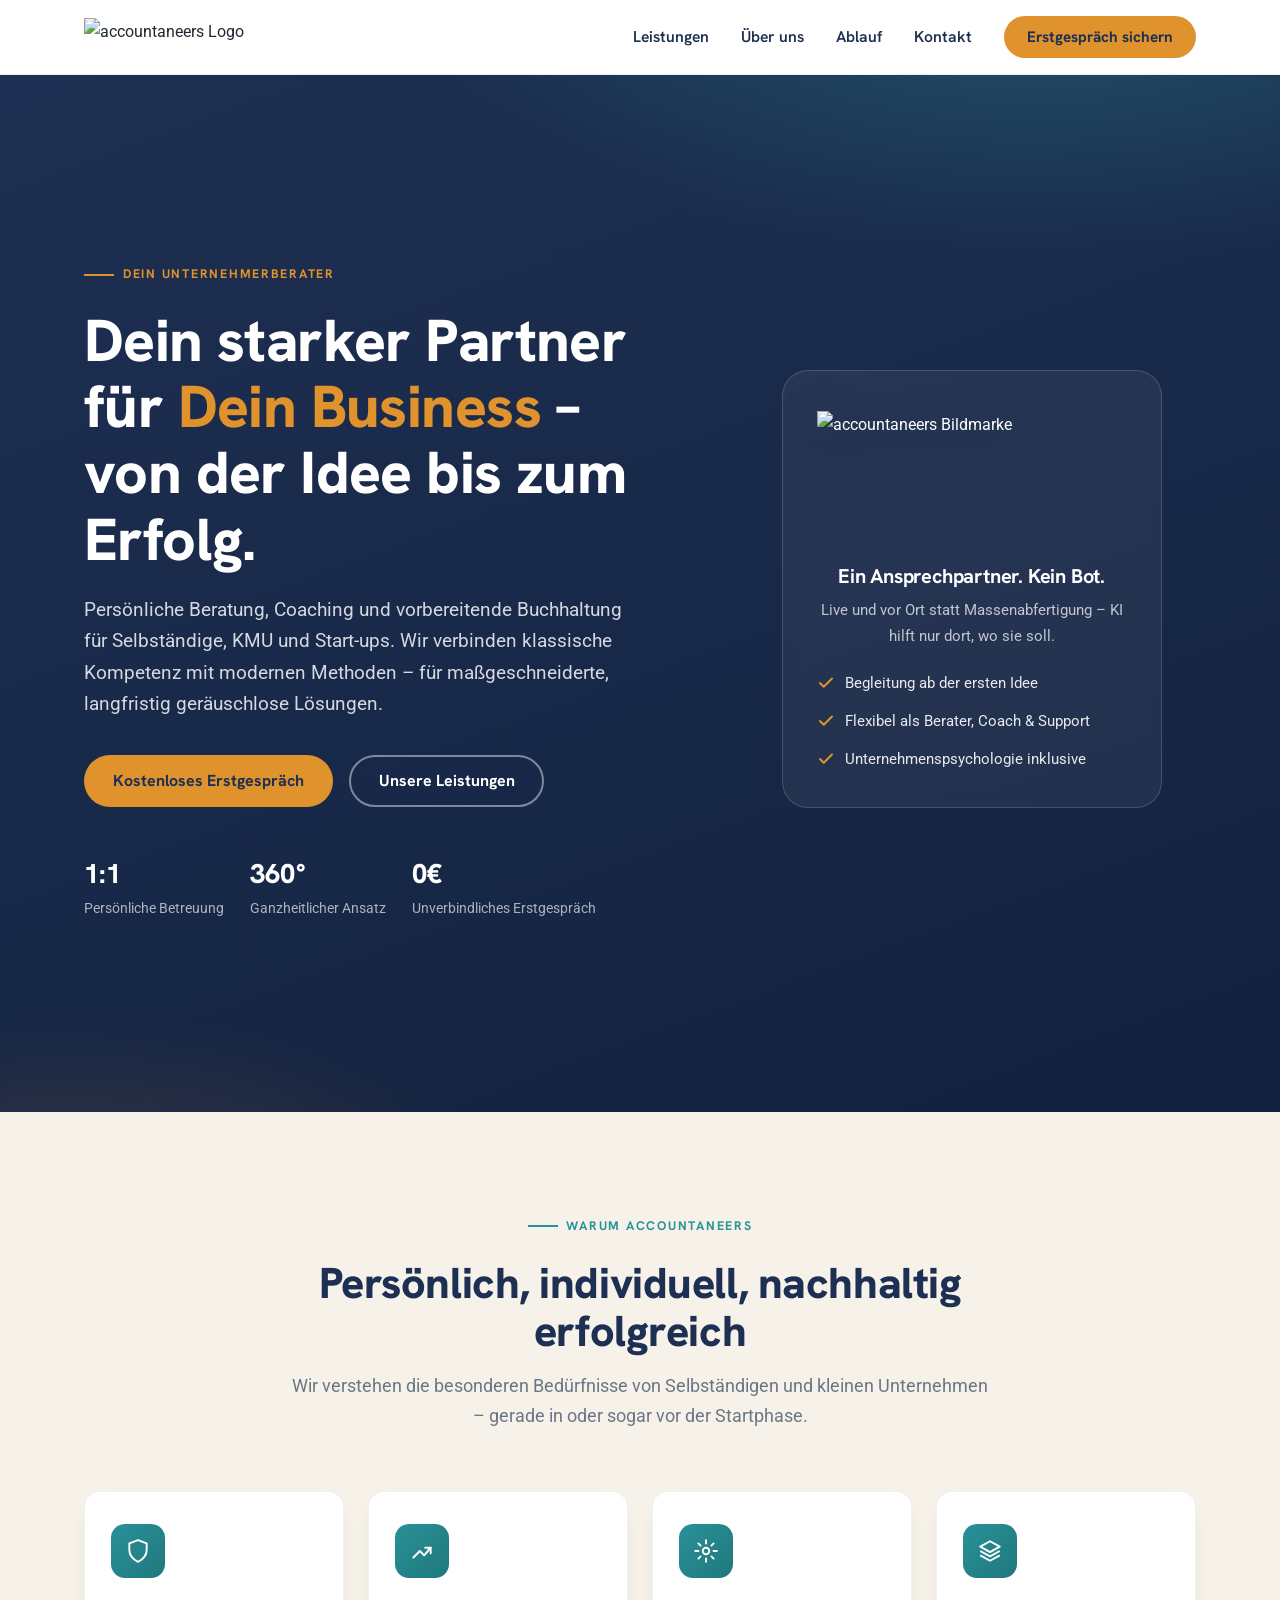
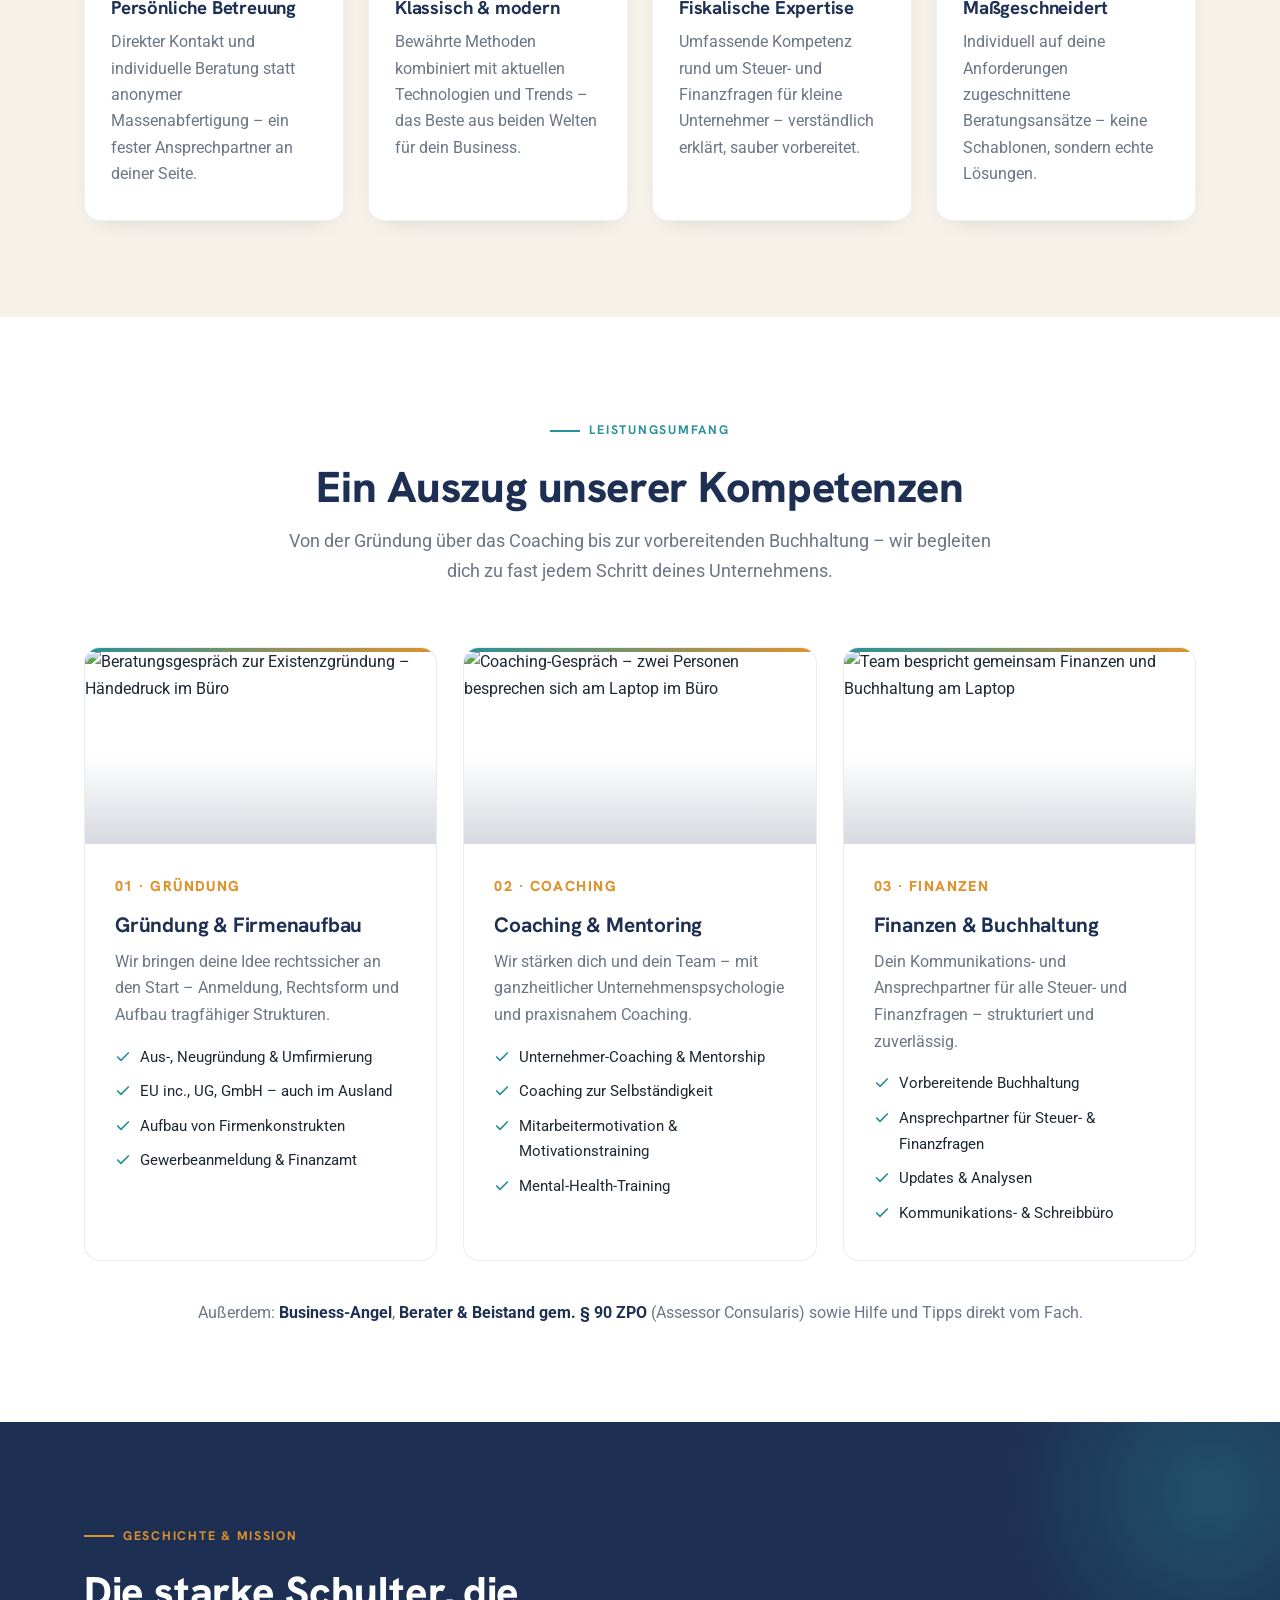
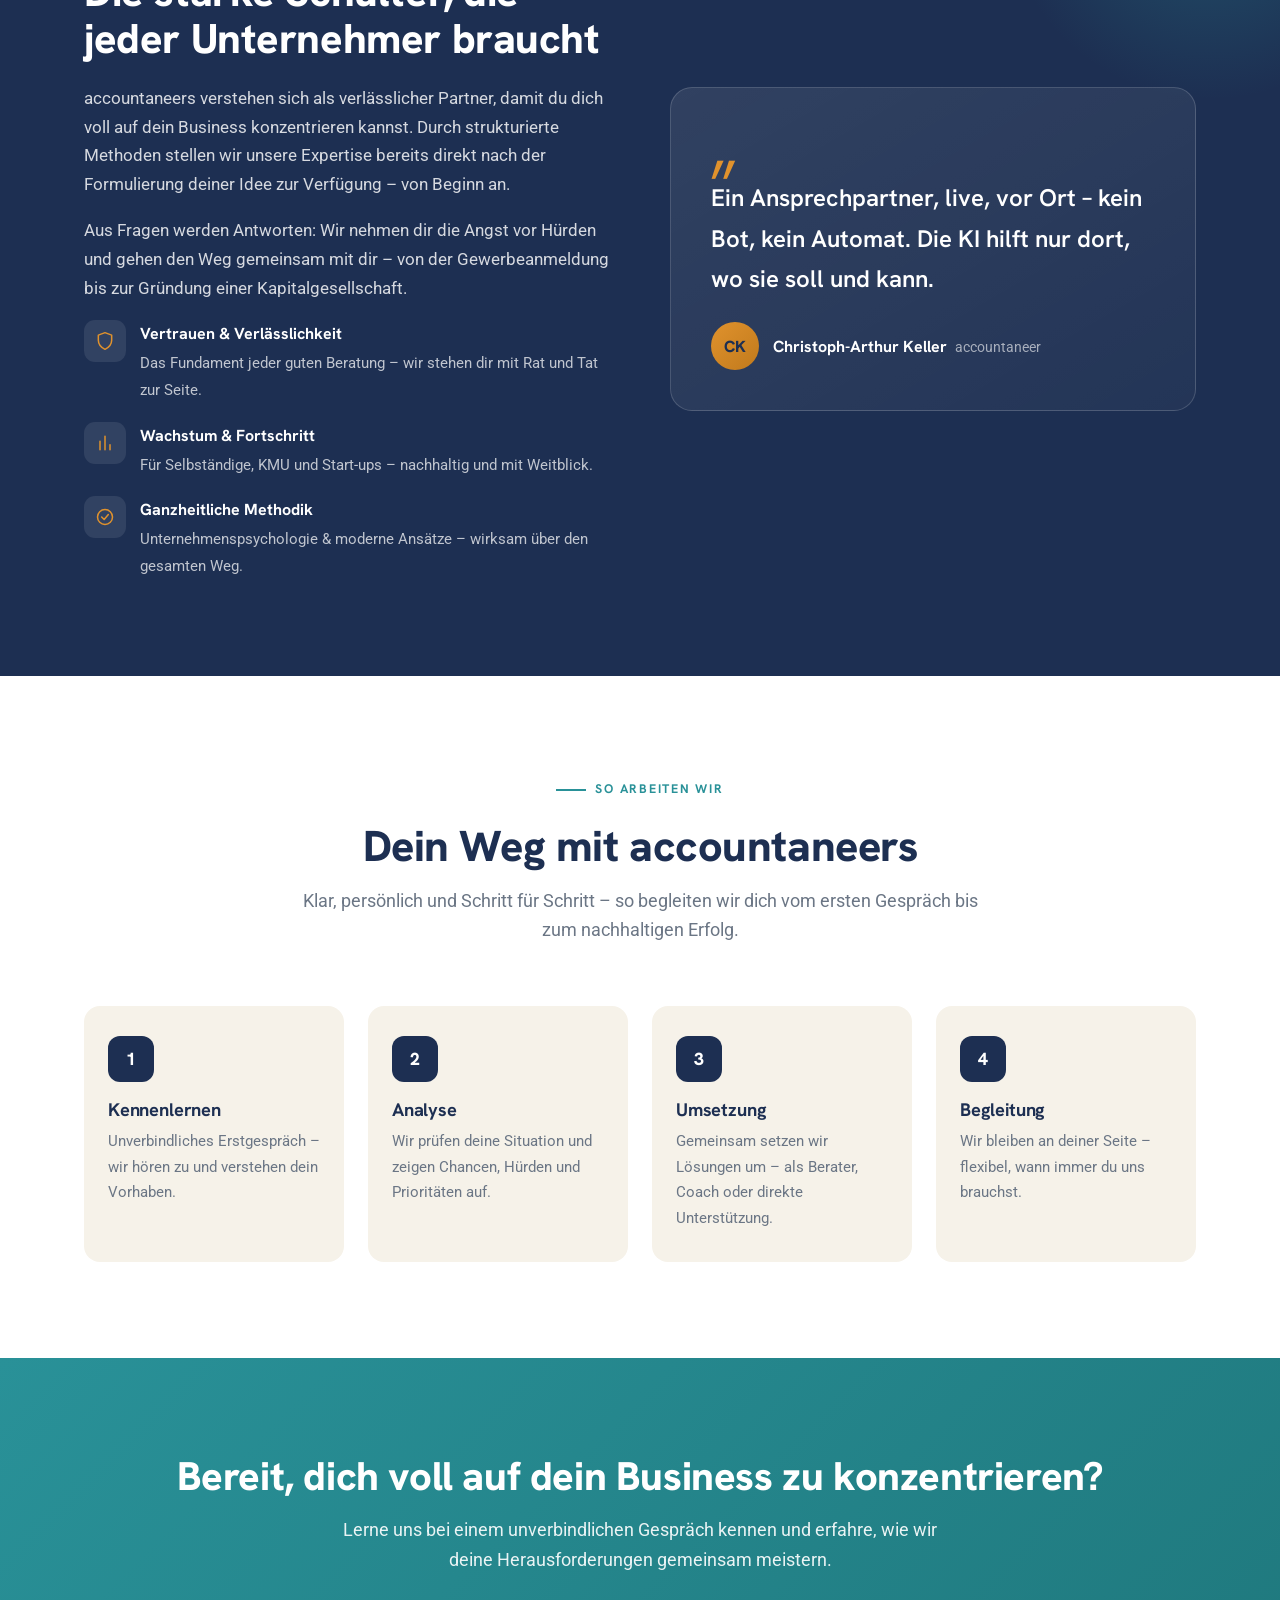
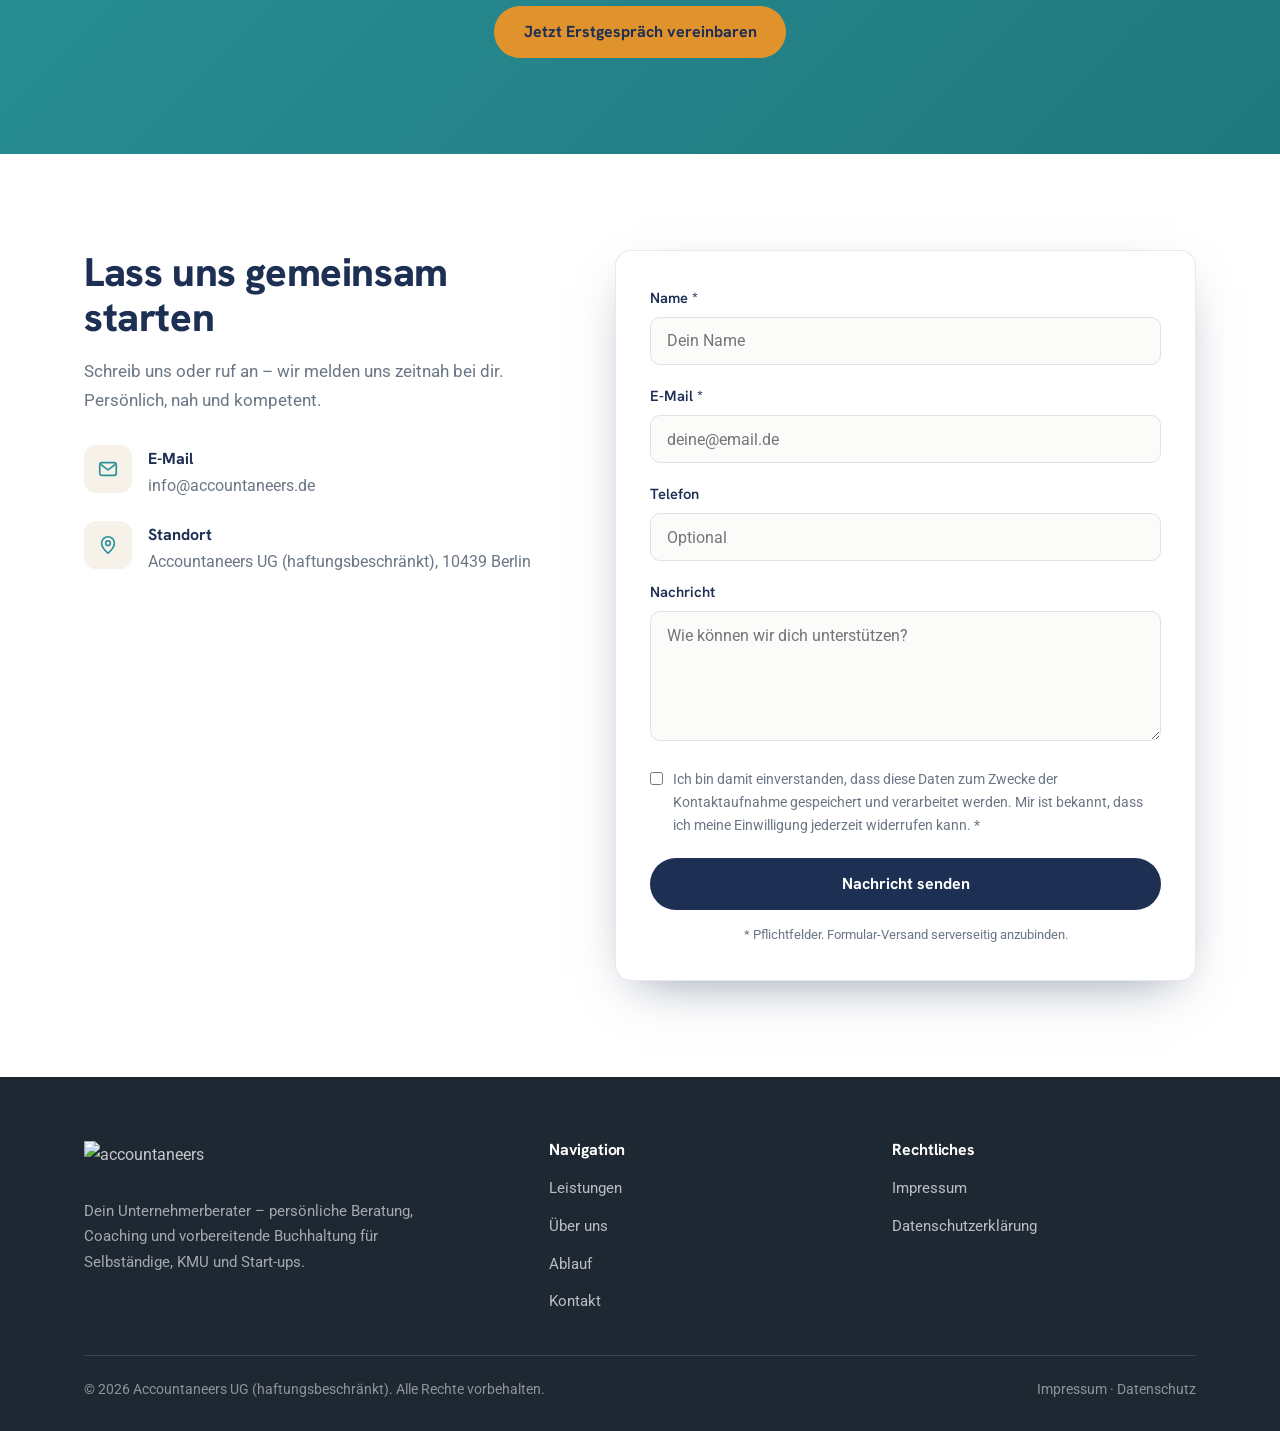
==== index.html @ 36c76518 "Add files via upload" ====
<!DOCTYPE html>
<html lang="de">
<head>
<meta charset="UTF-8" />
<meta name="viewport" content="width=device-width, initial-scale=1.0" />
<title>accountaneers – Unternehmerberatung, Coaching & Buchhaltung für Selbständige, KMU & Start-ups</title>
<meta name="description" content="accountaneers – dein Unternehmerberater. Persönliche Beratung, Business-Coaching, Existenzgründung und vorbereitende Buchhaltung für Selbständige, KMU und Start-ups. Klassische Kompetenz trifft moderne Methoden." />
<meta name="keywords" content="Unternehmerberatung, Business Coaching, Existenzgründung, Buchhaltung, Selbständige, KMU, Start-ups, Unternehmensberatung, Gründungsberatung, Steuer- und Finanzfragen" />
<meta name="author" content="Accountaneers UG (haftungsbeschränkt)" />
<meta name="robots" content="index, follow, max-image-preview:large" />
<link rel="canonical" href="https://www.accountaneers.de/" />

<!-- Open Graph -->
<meta property="og:type" content="website" />
<meta property="og:locale" content="de_DE" />
<meta property="og:site_name" content="accountaneers" />
<meta property="og:title" content="accountaneers – Dein Unternehmerberater für Selbständige, KMU & Start-ups" />
<meta property="og:description" content="Persönliche Beratung, Business-Coaching, Existenzgründung und vorbereitende Buchhaltung. Klassische Kompetenz trifft moderne Methoden." />
<meta property="og:url" content="https://www.accountaneers.de/" />
<meta property="og:image" content="https://www.accountaneers.de/assets/logo-farbe.png" />

<!-- Twitter -->
<meta name="twitter:card" content="summary_large_image" />
<meta name="twitter:title" content="accountaneers – Dein Unternehmerberater" />
<meta name="twitter:description" content="Persönliche Beratung, Coaching und Buchhaltung für Selbständige, KMU und Start-ups." />
<meta name="twitter:image" content="https://www.accountaneers.de/assets/logo-farbe.png" />

<meta name="theme-color" content="#1D2F52" />
<link rel="icon" type="image/png" href="assets/icon.png" />
<link rel="apple-touch-icon" href="assets/icon.png" />

<!-- Fonts: Hanken Grotesk (Headlines) + Roboto (Fließtext) -->
<link rel="preconnect" href="https://fonts.googleapis.com" />
<link rel="preconnect" href="https://fonts.gstatic.com" crossorigin />
<link href="https://fonts.googleapis.com/css2?family=Hanken+Grotesk:wght@500;600;700;800&family=Roboto:wght@400;500;700&display=swap" rel="stylesheet" />

<!-- Structured Data -->
<script type="application/ld+json">
{
  "@context": "https://schema.org",
  "@type": "ProfessionalService",
  "name": "accountaneers",
  "legalName": "Accountaneers UG (haftungsbeschränkt)",
  "description": "Unternehmerberatung, Business-Coaching, Existenzgründung und vorbereitende Buchhaltung für Selbständige, KMU und Start-ups.",
  "url": "https://www.accountaneers.de",
  "image": "https://www.accountaneers.de/assets/logo-farbe.png",
  "slogan": "Dein Unternehmerberater",
  "areaServed": "DE",
  "knowsAbout": ["Unternehmensberatung", "Business Coaching", "Existenzgründung", "Vorbereitende Buchhaltung", "Unternehmenspsychologie"],
  "priceRange": "€€"
}
</script>

<style>
  :root{
    --navy:#1D2F52;
    --teal:#299198;
    --teal-dark:#1F787D;
    --gold:#E0922D;
    --gold-dark:#C17A1C;
    --ink:#1E2833;
    --slate:#6B7685;
    --cream:#F6F2E9;
    --white:#FFFFFF;
    --black:#141414;
    --maxw:1160px;
    --radius:16px;
    --shadow:0 18px 50px -22px rgba(29,47,82,.55);
  }
  *{box-sizing:border-box;margin:0;padding:0}
  html{
    scroll-behavior:smooth;
    -webkit-text-size-adjust:100%;
    text-size-adjust:100%;
    -moz-text-size-adjust:100%;
  }
  body{
    font-family:'Roboto',system-ui,-apple-system,'Segoe UI',sans-serif;
    color:var(--ink);
    background:var(--white);
    line-height:1.7;
    overflow-x:hidden;
    width:100%;
    -webkit-font-smoothing:antialiased;
    -moz-osx-font-smoothing:grayscale;
    text-rendering:optimizeLegibility;
  }
  h1,h2,h3,h4,.font-head{font-family:'Hanken Grotesk',sans-serif;line-height:1.12;letter-spacing:-.01em;overflow-wrap:break-word;word-wrap:break-word}
  a{color:inherit;text-decoration:none;-webkit-tap-highlight-color:rgba(41,145,152,.2)}
  img{max-width:100%;height:auto;display:block}
  /* Sticky-Header-Offset für Anker-Sprünge */
  section[id]{scroll-margin-top:88px}
  @media (prefers-reduced-motion:reduce){
    html{scroll-behavior:auto}
    *{transition:none !important;animation:none !important}
  }
  .wrap{max-width:var(--maxw);margin:0 auto;padding:0 24px}
  .accent{color:var(--gold)}
  .teal{color:var(--teal)}

  /* Buttons */
  .btn{
    display:inline-flex;align-items:center;justify-content:center;gap:.5rem;
    font-family:'Hanken Grotesk',sans-serif;font-weight:700;font-size:1rem;line-height:1.2;
    padding:.9rem 1.7rem;border-radius:999px;cursor:pointer;border:2px solid transparent;
    -webkit-appearance:none;appearance:none;text-align:center;
    transition:transform .18s ease, box-shadow .18s ease, background .18s ease, color .18s ease;
  }
  .btn-gold{background:var(--gold);color:var(--navy)}
  .btn-gold:hover{background:var(--gold-dark);color:#fff;transform:translateY(-2px);box-shadow:0 12px 28px -12px rgba(224,146,45,.7)}
  .btn-ghost{border-color:rgba(255,255,255,.45);color:#fff}
  .btn-ghost:hover{background:rgba(255,255,255,.12);transform:translateY(-2px)}
  .btn-navy{background:var(--navy);color:#fff}
  .btn-navy:hover{background:var(--teal-dark);transform:translateY(-2px)}

  /* Header */
  header{
    position:sticky;top:0;z-index:50;
    background:rgba(255,255,255,.92);-webkit-backdrop-filter:blur(10px);backdrop-filter:blur(10px);
    border-bottom:1px solid rgba(29,47,82,.08);
  }
  .nav{display:flex;align-items:center;justify-content:space-between;height:74px}
  .nav-logo img{height:38px;width:auto}
  .nav-links{display:flex;gap:2rem;align-items:center;font-family:'Hanken Grotesk',sans-serif;font-weight:600}
  .nav-links a{color:var(--navy);font-size:.98rem;transition:color .15s}
  .nav-links a:hover{color:var(--teal)}
  .nav-cta{padding:.6rem 1.3rem !important;font-size:.95rem !important}
  .menu-toggle{display:none;background:none;border:0;cursor:pointer;flex-direction:column;gap:5px}
  .menu-toggle span{width:26px;height:2.5px;background:var(--navy);border-radius:2px;transition:.3s}

  /* Hero */
  .hero{
    position:relative;overflow:hidden;
    background:
      radial-gradient(1100px 520px at 82% -12%, rgba(41,145,152,.42), transparent 60%),
      radial-gradient(760px 420px at 8% 115%, rgba(224,146,45,.20), transparent 60%),
      linear-gradient(160deg,#1D2F52 0%, #182848 55%, #12213d 100%);
    color:#fff;
  }
  .hero .wrap{
    display:grid;grid-template-columns:1.15fr .85fr;gap:56px;align-items:center;
    padding-top:86px;padding-bottom:96px;
  }
  .eyebrow{
    display:inline-flex;align-items:center;gap:.55rem;
    font-family:'Hanken Grotesk',sans-serif;font-weight:700;letter-spacing:.14em;text-transform:uppercase;
    font-size:.78rem;color:var(--gold);margin-bottom:22px;
  }
  .eyebrow::before{content:"";width:30px;height:2px;background:var(--gold)}
  .hero h1{font-size:clamp(2.4rem,5vw,3.7rem);font-weight:800;margin-bottom:22px}
  .hero h1 .accent{display:inline}
  .hero p.lead{font-size:1.16rem;color:rgba(255,255,255,.82);max-width:35rem;margin-bottom:34px}
  .hero-cta{display:flex;gap:16px;flex-wrap:wrap}
  .hero-badges{display:flex;gap:26px;margin-top:44px;flex-wrap:wrap}
  .hero-badges div{display:flex;flex-direction:column}
  .hero-badges b{font-family:'Hanken Grotesk',sans-serif;font-size:1.7rem;font-weight:800;color:#fff}
  .hero-badges span{font-size:.85rem;color:rgba(255,255,255,.65)}
  .hero-visual{display:flex;justify-content:center;align-items:center}
  .hero-stack{display:flex;flex-direction:column;gap:20px;width:100%;max-width:380px}
  .hero-photo{
    border-radius:22px;overflow:hidden;border:1px solid rgba(255,255,255,.16);
    box-shadow:0 24px 60px -28px rgba(0,0,0,.7);
  }
  .hero-photo img{width:100%;height:250px;object-fit:cover;display:block}
  .hero-visual .card{
    background:rgba(255,255,255,.06);border:1px solid rgba(255,255,255,.16);
    border-radius:26px;padding:34px;-webkit-backdrop-filter:blur(6px);backdrop-filter:blur(6px);width:100%;
  }
  .hero-visual .card img.card-mark{height:130px;width:auto;display:block;margin:6px auto 24px;filter:drop-shadow(0 10px 22px rgba(0,0,0,.35))}
  .hero-visual .card h3{font-size:1.25rem;color:#fff;margin-bottom:10px;text-align:center}
  .hero-visual .card p{text-align:center;color:rgba(255,255,255,.72);font-size:.96rem}
  .hero-visual ul{list-style:none;margin-top:22px;display:grid;gap:12px}
  .hero-visual li{display:flex;gap:10px;align-items:flex-start;font-size:.95rem;color:rgba(255,255,255,.9)}
  .hero-visual li svg{flex:none;margin-top:3px}

  /* Section base */
  section{padding:96px 0}
  .sec-head{max-width:44rem;margin:0 auto 60px;text-align:center}
  .sec-head .eyebrow{color:var(--teal)}
  .sec-head .eyebrow::before{background:var(--teal)}
  .sec-head h2{font-size:clamp(1.9rem,3.4vw,2.7rem);font-weight:800;color:var(--navy);margin-bottom:16px}
  .sec-head p{font-size:1.1rem;color:var(--slate)}

  /* Trust / values */
  .values{background:var(--cream)}
  .grid-4{display:grid;grid-template-columns:repeat(4,1fr);gap:24px}
  .val-card{
    background:#fff;border-radius:var(--radius);padding:32px 26px;
    border:1px solid rgba(29,47,82,.07);box-shadow:0 8px 24px -18px rgba(29,47,82,.4);
    transition:transform .2s ease, box-shadow .2s ease;
  }
  .val-card:hover{transform:translateY(-6px);box-shadow:var(--shadow)}
  .val-ic{
    width:54px;height:54px;border-radius:14px;display:flex;align-items:center;justify-content:center;
    background:linear-gradient(135deg,var(--teal),var(--teal-dark));margin-bottom:20px;
  }
  .val-card h3{font-size:1.16rem;color:var(--navy);margin-bottom:10px}
  .val-card p{font-size:.97rem;color:var(--slate)}

  /* Services */
  .grid-3{display:grid;grid-template-columns:repeat(3,1fr);gap:26px}
  .svc{
    position:relative;border-radius:var(--radius);padding:0;
    background:#fff;border:1px solid rgba(29,47,82,.09);overflow:hidden;
    transition:transform .2s ease, box-shadow .2s ease, border-color .2s;
  }
  .svc::before{content:"";position:absolute;left:0;top:0;height:4px;width:100%;z-index:3;background:linear-gradient(90deg,var(--teal),var(--gold))}
  .svc:hover{transform:translateY(-6px);box-shadow:var(--shadow);border-color:transparent}
  .svc-img{height:196px;overflow:hidden;position:relative}
  .svc-img::after{content:"";position:absolute;inset:0;background:linear-gradient(180deg,rgba(29,47,82,0) 55%,rgba(29,47,82,.18) 100%)}
  .svc-img img{width:100%;height:100%;object-fit:cover;transition:transform .5s ease}
  .svc:hover .svc-img img{transform:scale(1.06)}
  .svc-body{padding:28px 30px 34px}
  .svc .num{font-family:'Hanken Grotesk',sans-serif;font-weight:800;font-size:.9rem;color:var(--gold);letter-spacing:.1em}
  .svc h3{font-size:1.3rem;color:var(--navy);margin:14px 0 12px}
  .svc p{color:var(--slate);font-size:.98rem;margin-bottom:16px}
  .svc ul{list-style:none;display:grid;gap:9px}
  .svc li{display:flex;gap:9px;font-size:.94rem;color:var(--ink)}
  .svc li svg{flex:none;margin-top:4px}

  /* About split */
  .about{background:var(--navy);color:#fff;position:relative;overflow:hidden}
  .about::after{content:"";position:absolute;right:-140px;top:-140px;width:420px;height:420px;border-radius:50%;background:radial-gradient(circle,rgba(41,145,152,.35),transparent 70%)}
  .about .wrap{display:grid;grid-template-columns:1fr 1fr;gap:60px;align-items:center;position:relative;z-index:2}
  .about .eyebrow{color:var(--gold)}
  .about .eyebrow::before{background:var(--gold)}
  .about h2{font-size:clamp(1.9rem,3.4vw,2.6rem);font-weight:800;margin-bottom:22px}
  .about p{color:rgba(255,255,255,.82);margin-bottom:18px;font-size:1.05rem}
  .about .feat{display:grid;gap:18px;margin-top:12px}
  .about .feat li{list-style:none;display:flex;gap:14px;align-items:flex-start}
  .about .feat .fi{flex:none;width:42px;height:42px;border-radius:11px;background:rgba(255,255,255,.09);display:flex;align-items:center;justify-content:center}
  .about .feat b{font-family:'Hanken Grotesk',sans-serif;display:block;margin-bottom:2px;color:#fff}
  .about .feat span{color:rgba(255,255,255,.72);font-size:.96rem}
  .quote-card{
    background:linear-gradient(150deg,rgba(255,255,255,.09),rgba(255,255,255,.03));
    border:1px solid rgba(255,255,255,.16);border-radius:22px;padding:40px;
  }
  .quote-card .mark{font-family:'Hanken Grotesk',sans-serif;font-size:4rem;line-height:.6;color:var(--gold);height:36px}
  .quote-card blockquote{font-family:'Hanken Grotesk',sans-serif;font-size:1.5rem;font-weight:600;color:#fff;margin:14px 0 22px}
  .quote-card .who{display:flex;align-items:center;gap:14px}
  .quote-card .who .av{width:48px;height:48px;border-radius:50%;background:linear-gradient(135deg,var(--gold),var(--gold-dark));display:flex;align-items:center;justify-content:center;font-family:'Hanken Grotesk',sans-serif;font-weight:800;color:var(--navy)}
  .quote-card .who b{color:#fff;font-family:'Hanken Grotesk',sans-serif}
  .quote-card .who span{color:rgba(255,255,255,.6);font-size:.88rem}

  /* Process */
  .steps{display:grid;grid-template-columns:repeat(4,1fr);gap:24px;counter-reset:step}
  .step{position:relative;padding:30px 24px;border-radius:var(--radius);background:var(--cream)}
  .step .n{width:46px;height:46px;border-radius:12px;background:var(--navy);color:#fff;font-family:'Hanken Grotesk',sans-serif;font-weight:800;display:flex;align-items:center;justify-content:center;font-size:1.1rem;margin-bottom:18px}
  .step h3{color:var(--navy);font-size:1.14rem;margin-bottom:8px}
  .step p{color:var(--slate);font-size:.95rem}

  /* CTA band */
  .cta-band{
    background:linear-gradient(135deg,var(--teal),var(--teal-dark));color:#fff;text-align:center;
  }
  .cta-band h2{font-size:clamp(1.8rem,3.2vw,2.5rem);font-weight:800;margin-bottom:16px}
  .cta-band p{font-size:1.12rem;color:rgba(255,255,255,.9);max-width:38rem;margin:0 auto 30px}

  /* Contact */
  .contact .wrap{display:grid;grid-template-columns:.9fr 1.1fr;gap:56px;align-items:start}
  .contact-info h2{font-size:clamp(1.9rem,3.2vw,2.5rem);color:var(--navy);font-weight:800;margin-bottom:18px}
  .contact-info p{color:var(--slate);margin-bottom:30px;font-size:1.05rem}
  .ci-item{display:flex;gap:16px;align-items:flex-start;margin-bottom:22px}
  .ci-item .ic{flex:none;width:48px;height:48px;border-radius:12px;background:var(--cream);display:flex;align-items:center;justify-content:center}
  .ci-item b{font-family:'Hanken Grotesk',sans-serif;color:var(--navy);display:block}
  .ci-item span,.ci-item a{color:var(--slate);font-size:.97rem}
  .ci-item a:hover{color:var(--teal)}
  form{background:#fff;border:1px solid rgba(29,47,82,.1);border-radius:var(--radius);padding:34px;box-shadow:var(--shadow)}
  .field{margin-bottom:18px}
  .field label{font-family:'Hanken Grotesk',sans-serif;font-weight:600;font-size:.92rem;color:var(--navy);display:block;margin-bottom:7px}
  .field input,.field textarea{
    width:100%;max-width:100%;padding:.85rem 1rem;border:1.5px solid #e2e2e2;border-radius:10px;
    font-family:'Roboto',sans-serif;font-size:16px;color:var(--ink);background:#fbfbfa;
    -webkit-appearance:none;appearance:none;transition:border-color .15s, box-shadow .15s;
  }
  .field input:focus,.field textarea:focus{outline:none;border-color:var(--teal);box-shadow:0 0 0 3px rgba(41,145,152,.15)}
  .field textarea{min-height:130px;resize:vertical}
  .consent{display:flex;gap:10px;align-items:flex-start;font-size:.86rem;color:var(--slate);margin-bottom:20px}
  .consent input{margin-top:4px}
  form .btn{width:100%;justify-content:center}
  .form-note{font-size:.8rem;color:var(--slate);margin-top:14px;text-align:center}

  /* Footer */
  footer{background:var(--ink);color:rgba(255,255,255,.75);padding:64px 0 30px}
  .foot-grid{display:grid;grid-template-columns:1.4fr 1fr 1fr;gap:40px;margin-bottom:40px}
  footer img.flogo{height:40px;margin-bottom:18px}
  footer p{font-size:.94rem;color:rgba(255,255,255,.6);max-width:24rem}
  footer h4{font-family:'Hanken Grotesk',sans-serif;color:#fff;font-size:1rem;margin-bottom:16px}
  footer ul{list-style:none;display:grid;gap:10px}
  footer ul a{font-size:.94rem;color:rgba(255,255,255,.7);transition:color .15s}
  footer ul a:hover{color:var(--gold)}
  .foot-bottom{border-top:1px solid rgba(255,255,255,.12);padding-top:22px;display:flex;justify-content:space-between;flex-wrap:wrap;gap:12px;font-size:.85rem;color:rgba(255,255,255,.5)}
  .foot-bottom a:hover{color:var(--gold)}

  /* Responsive */
  /* Kleiner Desktop / Tablet quer */
  @media(max-width:1080px){
    .wrap{padding:0 22px}
    .hero .wrap{gap:40px}
  }
  @media(max-width:900px){
    .hero .wrap{grid-template-columns:1fr;gap:44px;padding-top:60px;padding-bottom:70px}
    .hero-visual{order:-1}
    .about .wrap{grid-template-columns:1fr;gap:40px}
    .contact .wrap{grid-template-columns:1fr;gap:36px}
    .grid-4{grid-template-columns:repeat(2,1fr)}
    .grid-3{grid-template-columns:repeat(2,1fr)}
    .steps{grid-template-columns:repeat(2,1fr)}
    .foot-grid{grid-template-columns:1fr 1fr}
    section{padding:70px 0}
    .nav-links{
      position:fixed;inset:74px 0 auto 0;background:#fff;flex-direction:column;gap:0;
      padding:8px 24px 24px;border-bottom:1px solid rgba(29,47,82,.1);
      transform:translateY(-140%);transition:transform .3s ease;box-shadow:0 20px 40px -20px rgba(0,0,0,.25)
    }
    .nav-links.open{transform:translateY(0)}
    .nav-links a{width:100%;padding:14px 0;border-bottom:1px solid rgba(29,47,82,.07)}
    .nav-links .nav-cta{margin-top:12px;text-align:center;justify-content:center}
    .menu-toggle{display:flex}
  }
  /* Portrait-Tablet / großes Phone */
  @media(max-width:680px){
    .grid-3{grid-template-columns:1fr}
    .grid-4{grid-template-columns:1fr}
    .steps{grid-template-columns:1fr}
    .foot-grid{grid-template-columns:1fr}
    .sec-head{margin-bottom:44px}
    .svc-img{height:210px}
  }
  /* Phone */
  @media(max-width:560px){
    section{padding:56px 0}
    .wrap{padding:0 18px}
    .hero h1{font-size:2.1rem}
    .hero-badges{gap:16px}
    .hero-badges b{font-size:1.45rem}
    .hero-cta .btn,.cta-band .btn{width:100%}
    form{padding:26px 20px}
    .quote-card{padding:28px 24px}
    .quote-card blockquote{font-size:1.3rem}
    .foot-bottom{flex-direction:column;gap:6px}
  }
</style>
</head>
<body>

<!-- ============ HEADER ============ -->
<header>
  <div class="wrap nav">
    <a href="#top" class="nav-logo" aria-label="accountaneers Startseite">
      <img src="assets/logo-farbe.png" alt="accountaneers Logo" />
    </a>
    <nav class="nav-links" id="navLinks">
      <a href="#leistungen">Leistungen</a>
      <a href="#ueber-uns">Über uns</a>
      <a href="#ablauf">Ablauf</a>
      <a href="#kontakt">Kontakt</a>
      <a href="#kontakt" class="btn btn-gold nav-cta">Erstgespräch sichern</a>
    </nav>
    <button class="menu-toggle" id="menuToggle" aria-label="Menü öffnen">
      <span></span><span></span><span></span>
    </button>
  </div>
</header>

<main id="top">

<!-- ============ HERO ============ -->
<section class="hero">
  <div class="wrap">
    <div class="hero-text">
      <span class="eyebrow">Dein Unternehmerberater</span>
      <h1>Dein starker Partner für <span class="accent">Dein Business</span> – von der Idee bis zum Erfolg.</h1>
      <p class="lead">Persönliche Beratung, Coaching und vorbereitende Buchhaltung für Selbständige, KMU und Start-ups. Wir verbinden klassische Kompetenz mit modernen Methoden – für maßgeschneiderte, langfristig geräuschlose Lösungen.</p>
      <div class="hero-cta">
        <a href="#kontakt" class="btn btn-gold">Kostenloses Erstgespräch</a>
        <a href="#leistungen" class="btn btn-ghost">Unsere Leistungen</a>
      </div>
      <div class="hero-badges">
        <div><b>1:1</b><span>Persönliche Betreuung</span></div>
        <div><b>360°</b><span>Ganzheitlicher Ansatz</span></div>
        <div><b>0€</b><span>Unverbindliches Erstgespräch</span></div>
      </div>
    </div>
    <div class="hero-visual">
      <div class="hero-stack">
      <div class="hero-photo">
        <img src="assets/hero-team.jpg" alt="Persönliche Beratung bei accountaneers – Team bespricht Kennzahlen am Laptop im Büro in Berlin" onerror="this.closest('.hero-photo').style.display='none'" />
      </div>
      <div class="card">
        <img class="card-mark" src="assets/icon.png" alt="accountaneers Bildmarke" />
        <h3>Ein Ansprechpartner. Kein Bot.</h3>
        <p>Live und vor Ort statt Massenabfertigung – KI hilft nur dort, wo sie soll.</p>
        <ul>
          <li>
            <svg width="18" height="18" viewBox="0 0 24 24" fill="none"><path d="M20 6 9 17l-5-5" stroke="#E0922D" stroke-width="2.6" stroke-linecap="round" stroke-linejoin="round"/></svg>
            Begleitung ab der ersten Idee
          </li>
          <li>
            <svg width="18" height="18" viewBox="0 0 24 24" fill="none"><path d="M20 6 9 17l-5-5" stroke="#E0922D" stroke-width="2.6" stroke-linecap="round" stroke-linejoin="round"/></svg>
            Flexibel als Berater, Coach & Support
          </li>
          <li>
            <svg width="18" height="18" viewBox="0 0 24 24" fill="none"><path d="M20 6 9 17l-5-5" stroke="#E0922D" stroke-width="2.6" stroke-linecap="round" stroke-linejoin="round"/></svg>
            Unternehmenspsychologie inklusive
          </li>
        </ul>
      </div>
      </div>
    </div>
  </div>
</section>

<!-- ============ VALUES ============ -->
<section class="values" id="warum">
  <div class="wrap">
    <div class="sec-head">
      <span class="eyebrow">Warum accountaneers</span>
      <h2>Persönlich, individuell, nachhaltig erfolgreich</h2>
      <p>Wir verstehen die besonderen Bedürfnisse von Selbständigen und kleinen Unternehmen – gerade in oder sogar vor der Startphase.</p>
    </div>
    <div class="grid-4">
      <div class="val-card">
        <div class="val-ic"><svg width="26" height="26" viewBox="0 0 24 24" fill="none"><path d="M12 2 4 5v6c0 5 3.4 8.6 8 11 4.6-2.4 8-6 8-11V5l-8-3Z" stroke="#fff" stroke-width="1.8" stroke-linejoin="round"/></svg></div>
        <h3>Persönliche Betreuung</h3>
        <p>Direkter Kontakt und individuelle Beratung statt anonymer Massenabfertigung – ein fester Ansprechpartner an deiner Seite.</p>
      </div>
      <div class="val-card">
        <div class="val-ic"><svg width="26" height="26" viewBox="0 0 24 24" fill="none"><path d="M4 18 10 12l4 4 6-7" stroke="#fff" stroke-width="1.8" stroke-linecap="round" stroke-linejoin="round"/><path d="M15 9h5v5" stroke="#fff" stroke-width="1.8" stroke-linecap="round" stroke-linejoin="round"/></svg></div>
        <h3>Klassisch &amp; modern</h3>
        <p>Bewährte Methoden kombiniert mit aktuellen Technologien und Trends – das Beste aus beiden Welten für dein Business.</p>
      </div>
      <div class="val-card">
        <div class="val-ic"><svg width="26" height="26" viewBox="0 0 24 24" fill="none"><circle cx="12" cy="12" r="3" stroke="#fff" stroke-width="1.8"/><path d="M12 2v3M12 19v3M2 12h3M19 12h3M5 5l2 2M17 17l2 2M19 5l-2 2M7 17l-2 2" stroke="#fff" stroke-width="1.8" stroke-linecap="round"/></svg></div>
        <h3>Fiskalische Expertise</h3>
        <p>Umfassende Kompetenz rund um Steuer- und Finanzfragen für kleine Unternehmer – verständlich erklärt, sauber vorbereitet.</p>
      </div>
      <div class="val-card">
        <div class="val-ic"><svg width="26" height="26" viewBox="0 0 24 24" fill="none"><path d="M12 3 3 8l9 5 9-5-9-5Z" stroke="#fff" stroke-width="1.8" stroke-linejoin="round"/><path d="M3 12l9 5 9-5M3 16l9 5 9-5" stroke="#fff" stroke-width="1.8" stroke-linejoin="round"/></svg></div>
        <h3>Maßgeschneidert</h3>
        <p>Individuell auf deine Anforderungen zugeschnittene Beratungsansätze – keine Schablonen, sondern echte Lösungen.</p>
      </div>
    </div>
  </div>
</section>

<!-- ============ SERVICES ============ -->
<section id="leistungen">
  <div class="wrap">
    <div class="sec-head">
      <span class="eyebrow">Leistungsumfang</span>
      <h2>Ein Auszug unserer Kompetenzen</h2>
      <p>Von der Gründung über das Coaching bis zur vorbereitenden Buchhaltung – wir begleiten dich zu fast jedem Schritt deines Unternehmens.</p>
    </div>
    <div class="grid-3">
      <div class="svc">
        <div class="svc-img"><img src="https://images.unsplash.com/photo-1758518730384-be3d205838e8?q=75&w=900&h=620&fit=crop&crop=faces&auto=format" alt="Beratungsgespräch zur Existenzgründung – Händedruck im Büro" loading="lazy" /></div>
        <div class="svc-body">
        <span class="num">01 · GRÜNDUNG</span>
        <h3>Gründung &amp; Firmenaufbau</h3>
        <p>Wir bringen deine Idee rechtssicher an den Start – Anmeldung, Rechtsform und Aufbau tragfähiger Strukturen.</p>
        <ul>
          <li><svg width="16" height="16" viewBox="0 0 24 24" fill="none"><path d="M20 6 9 17l-5-5" stroke="#299198" stroke-width="2.6" stroke-linecap="round" stroke-linejoin="round"/></svg>Aus-, Neugründung &amp; Umfirmierung</li>
          <li><svg width="16" height="16" viewBox="0 0 24 24" fill="none"><path d="M20 6 9 17l-5-5" stroke="#299198" stroke-width="2.6" stroke-linecap="round" stroke-linejoin="round"/></svg>EU inc., UG, GmbH – auch im Ausland</li>
          <li><svg width="16" height="16" viewBox="0 0 24 24" fill="none"><path d="M20 6 9 17l-5-5" stroke="#299198" stroke-width="2.6" stroke-linecap="round" stroke-linejoin="round"/></svg>Aufbau von Firmenkonstrukten</li>
          <li><svg width="16" height="16" viewBox="0 0 24 24" fill="none"><path d="M20 6 9 17l-5-5" stroke="#299198" stroke-width="2.6" stroke-linecap="round" stroke-linejoin="round"/></svg>Gewerbeanmeldung &amp; Finanzamt</li>
        </ul>
        </div>
      </div>
      <div class="svc">
        <div class="svc-img"><img src="https://images.unsplash.com/photo-1758691737083-0e7fdbde0f05?q=75&w=900&h=620&fit=crop&crop=faces&auto=format" alt="Coaching-Gespräch – zwei Personen besprechen sich am Laptop im Büro" loading="lazy" /></div>
        <div class="svc-body">
        <span class="num">02 · COACHING</span>
        <h3>Coaching &amp; Mentoring</h3>
        <p>Wir stärken dich und dein Team – mit ganzheitlicher Unternehmenspsychologie und praxisnahem Coaching.</p>
        <ul>
          <li><svg width="16" height="16" viewBox="0 0 24 24" fill="none"><path d="M20 6 9 17l-5-5" stroke="#299198" stroke-width="2.6" stroke-linecap="round" stroke-linejoin="round"/></svg>Unternehmer-Coaching &amp; Mentorship</li>
          <li><svg width="16" height="16" viewBox="0 0 24 24" fill="none"><path d="M20 6 9 17l-5-5" stroke="#299198" stroke-width="2.6" stroke-linecap="round" stroke-linejoin="round"/></svg>Coaching zur Selbständigkeit</li>
          <li><svg width="16" height="16" viewBox="0 0 24 24" fill="none"><path d="M20 6 9 17l-5-5" stroke="#299198" stroke-width="2.6" stroke-linecap="round" stroke-linejoin="round"/></svg>Mitarbeitermotivation &amp; Motivationstraining</li>
          <li><svg width="16" height="16" viewBox="0 0 24 24" fill="none"><path d="M20 6 9 17l-5-5" stroke="#299198" stroke-width="2.6" stroke-linecap="round" stroke-linejoin="round"/></svg>Mental-Health-Training</li>
        </ul>
        </div>
      </div>
      <div class="svc">
        <div class="svc-img"><img src="https://images.unsplash.com/photo-1758691737158-18ffa31c0a46?q=75&w=900&h=620&fit=crop&crop=faces&auto=format" alt="Team bespricht gemeinsam Finanzen und Buchhaltung am Laptop" loading="lazy" /></div>
        <div class="svc-body">
        <span class="num">03 · FINANZEN</span>
        <h3>Finanzen &amp; Buchhaltung</h3>
        <p>Dein Kommunikations- und Ansprechpartner für alle Steuer- und Finanzfragen – strukturiert und zuverlässig.</p>
        <ul>
          <li><svg width="16" height="16" viewBox="0 0 24 24" fill="none"><path d="M20 6 9 17l-5-5" stroke="#299198" stroke-width="2.6" stroke-linecap="round" stroke-linejoin="round"/></svg>Vorbereitende Buchhaltung</li>
          <li><svg width="16" height="16" viewBox="0 0 24 24" fill="none"><path d="M20 6 9 17l-5-5" stroke="#299198" stroke-width="2.6" stroke-linecap="round" stroke-linejoin="round"/></svg>Ansprechpartner für Steuer- &amp; Finanzfragen</li>
          <li><svg width="16" height="16" viewBox="0 0 24 24" fill="none"><path d="M20 6 9 17l-5-5" stroke="#299198" stroke-width="2.6" stroke-linecap="round" stroke-linejoin="round"/></svg>Updates &amp; Analysen</li>
          <li><svg width="16" height="16" viewBox="0 0 24 24" fill="none"><path d="M20 6 9 17l-5-5" stroke="#299198" stroke-width="2.6" stroke-linecap="round" stroke-linejoin="round"/></svg>Kommunikations- &amp; Schreibbüro</li>
        </ul>
        </div>
      </div>
    </div>
    <p style="text-align:center;margin-top:38px;color:var(--slate)">
      Außerdem: <strong style="color:var(--navy)">Business-Angel</strong>, <strong style="color:var(--navy)">Berater &amp; Beistand gem. § 90 ZPO</strong> (Assessor Consularis) sowie Hilfe und Tipps direkt vom Fach.
    </p>
  </div>
</section>

<!-- ============ ABOUT ============ -->
<section class="about" id="ueber-uns">
  <div class="wrap">
    <div>
      <span class="eyebrow">Geschichte &amp; Mission</span>
      <h2>Die starke Schulter, die jeder Unternehmer braucht</h2>
      <p>accountaneers verstehen sich als verlässlicher Partner, damit du dich voll auf dein Business konzentrieren kannst. Durch strukturierte Methoden stellen wir unsere Expertise bereits direkt nach der Formulierung deiner Idee zur Verfügung – von Beginn an.</p>
      <p>Aus Fragen werden Antworten: Wir nehmen dir die Angst vor Hürden und gehen den Weg gemeinsam mit dir – von der Gewerbeanmeldung bis zur Gründung einer Kapitalgesellschaft.</p>
      <ul class="feat">
        <li>
          <span class="fi"><svg width="20" height="20" viewBox="0 0 24 24" fill="none"><path d="M12 2 4 5v6c0 5 3.4 8.6 8 11 4.6-2.4 8-6 8-11V5l-8-3Z" stroke="#E0922D" stroke-width="1.8" stroke-linejoin="round"/></svg></span>
          <div><b>Vertrauen &amp; Verlässlichkeit</b><span>Das Fundament jeder guten Beratung – wir stehen dir mit Rat und Tat zur Seite.</span></div>
        </li>
        <li>
          <span class="fi"><svg width="20" height="20" viewBox="0 0 24 24" fill="none"><path d="M6 20V10M12 20V4M18 20v-6" stroke="#E0922D" stroke-width="1.8" stroke-linecap="round"/></svg></span>
          <div><b>Wachstum &amp; Fortschritt</b><span>Für Selbständige, KMU und Start-ups – nachhaltig und mit Weitblick.</span></div>
        </li>
        <li>
          <span class="fi"><svg width="20" height="20" viewBox="0 0 24 24" fill="none"><circle cx="12" cy="12" r="9" stroke="#E0922D" stroke-width="1.8"/><path d="m8 12 3 3 5-6" stroke="#E0922D" stroke-width="1.8" stroke-linecap="round" stroke-linejoin="round"/></svg></span>
          <div><b>Ganzheitliche Methodik</b><span>Unternehmenspsychologie &amp; moderne Ansätze – wirksam über den gesamten Weg.</span></div>
        </li>
      </ul>
    </div>
    <div class="quote-card">
      <div class="mark">„</div>
      <blockquote>Ein Ansprechpartner, live, vor Ort – kein Bot, kein Automat. Die KI hilft nur dort, wo sie soll und kann.</blockquote>
      <div class="who">
        <div class="av">CK</div>
        <div><b>Christoph-Arthur Keller</b>&nbsp;&nbsp;<span>accountaneer</span></div>
      </div>
    </div>
  </div>
</section>

<!-- ============ PROCESS ============ -->
<section id="ablauf">
  <div class="wrap">
    <div class="sec-head">
      <span class="eyebrow">So arbeiten wir</span>
      <h2>Dein Weg mit accountaneers</h2>
      <p>Klar, persönlich und Schritt für Schritt – so begleiten wir dich vom ersten Gespräch bis zum nachhaltigen Erfolg.</p>
    </div>
    <div class="steps">
      <div class="step"><div class="n">1</div><h3>Kennenlernen</h3><p>Unverbindliches Erstgespräch – wir hören zu und verstehen dein Vorhaben.</p></div>
      <div class="step"><div class="n">2</div><h3>Analyse</h3><p>Wir prüfen deine Situation und zeigen Chancen, Hürden und Prioritäten auf.</p></div>
      <div class="step"><div class="n">3</div><h3>Umsetzung</h3><p>Gemeinsam setzen wir Lösungen um – als Berater, Coach oder direkte Unterstützung.</p></div>
      <div class="step"><div class="n">4</div><h3>Begleitung</h3><p>Wir bleiben an deiner Seite – flexibel, wann immer du uns brauchst.</p></div>
    </div>
  </div>
</section>

<!-- ============ CTA BAND ============ -->
<section class="cta-band">
  <div class="wrap">
    <h2>Bereit, dich voll auf dein Business zu konzentrieren?</h2>
    <p>Lerne uns bei einem unverbindlichen Gespräch kennen und erfahre, wie wir deine Herausforderungen gemeinsam meistern.</p>
    <a href="#kontakt" class="btn btn-gold">Jetzt Erstgespräch vereinbaren</a>
  </div>
</section>

<!-- ============ CONTACT ============ -->
<section class="contact" id="kontakt">
  <div class="wrap">
    <div class="contact-info">
      <h2>Lass uns gemeinsam starten</h2>
      <p>Schreib uns oder ruf an – wir melden uns zeitnah bei dir. Persönlich, nah und kompetent.</p>
      <div class="ci-item">
        <span class="ic"><svg width="22" height="22" viewBox="0 0 24 24" fill="none"><rect x="3" y="5" width="18" height="14" rx="2" stroke="#299198" stroke-width="1.8"/><path d="m4 7 8 6 8-6" stroke="#299198" stroke-width="1.8" stroke-linejoin="round"/></svg></span>
        <div><b>E-Mail</b><a href="mailto:info@accountaneers.de">info@accountaneers.de</a></div>
      </div>
      <div class="ci-item">
        <span class="ic"><svg width="22" height="22" viewBox="0 0 24 24" fill="none"><path d="M12 21s7-6.3 7-11a7 7 0 1 0-14 0c0 4.7 7 11 7 11Z" stroke="#299198" stroke-width="1.8" stroke-linejoin="round"/><circle cx="12" cy="10" r="2.5" stroke="#299198" stroke-width="1.8"/></svg></span>
        <div><b>Standort</b><span>Accountaneers UG (haftungsbeschränkt), 10439 Berlin</span></div>
      </div>
    </div>

    <form onsubmit="event.preventDefault(); alert('Formular-Versand bitte serverseitig anbinden (Platzhalter).');">
      <div class="field">
        <label for="name">Name *</label>
        <input type="text" id="name" name="name" required placeholder="Dein Name" />
      </div>
      <div class="field">
        <label for="email">E-Mail *</label>
        <input type="email" id="email" name="email" required placeholder="deine@email.de" />
      </div>
      <div class="field">
        <label for="phone">Telefon</label>
        <input type="tel" id="phone" name="phone" placeholder="Optional" />
      </div>
      <div class="field">
        <label for="msg">Nachricht</label>
        <textarea id="msg" name="msg" placeholder="Wie können wir dich unterstützen?"></textarea>
      </div>
      <label class="consent">
        <input type="checkbox" required />
        <span>Ich bin damit einverstanden, dass diese Daten zum Zwecke der Kontaktaufnahme gespeichert und verarbeitet werden. Mir ist bekannt, dass ich meine Einwilligung jederzeit widerrufen kann. *</span>
      </label>
      <button type="submit" class="btn btn-navy">Nachricht senden</button>
      <p class="form-note">* Pflichtfelder. Formular-Versand serverseitig anzubinden.</p>
    </form>
  </div>
</section>

</main>

<!-- ============ FOOTER ============ -->
<footer>
  <div class="wrap">
    <div class="foot-grid">
      <div>
        <img class="flogo" src="assets/logo-auf-dunkel.png" alt="accountaneers" />
        <p>Dein Unternehmerberater – persönliche Beratung, Coaching und vorbereitende Buchhaltung für Selbständige, KMU und Start-ups.</p>
      </div>
      <div>
        <h4>Navigation</h4>
        <ul>
          <li><a href="#leistungen">Leistungen</a></li>
          <li><a href="#ueber-uns">Über uns</a></li>
          <li><a href="#ablauf">Ablauf</a></li>
          <li><a href="#kontakt">Kontakt</a></li>
        </ul>
      </div>
      <div>
        <h4>Rechtliches</h4>
        <ul>
          <li><a href="impressum.html">Impressum</a></li>
          <li><a href="datenschutz.html">Datenschutzerklärung</a></li>
        </ul>
      </div>
    </div>
    <div class="foot-bottom">
      <span>© 2026 Accountaneers UG (haftungsbeschränkt). Alle Rechte vorbehalten.</span>
      <span><a href="impressum.html">Impressum</a> · <a href="datenschutz.html">Datenschutz</a></span>
    </div>
  </div>
</footer>

<script>
  const toggle = document.getElementById('menuToggle');
  const links = document.getElementById('navLinks');
  toggle.addEventListener('click', () => links.classList.toggle('open'));
  links.querySelectorAll('a').forEach(a => a.addEventListener('click', () => links.classList.remove('open')));
</script>
</body>
</html>
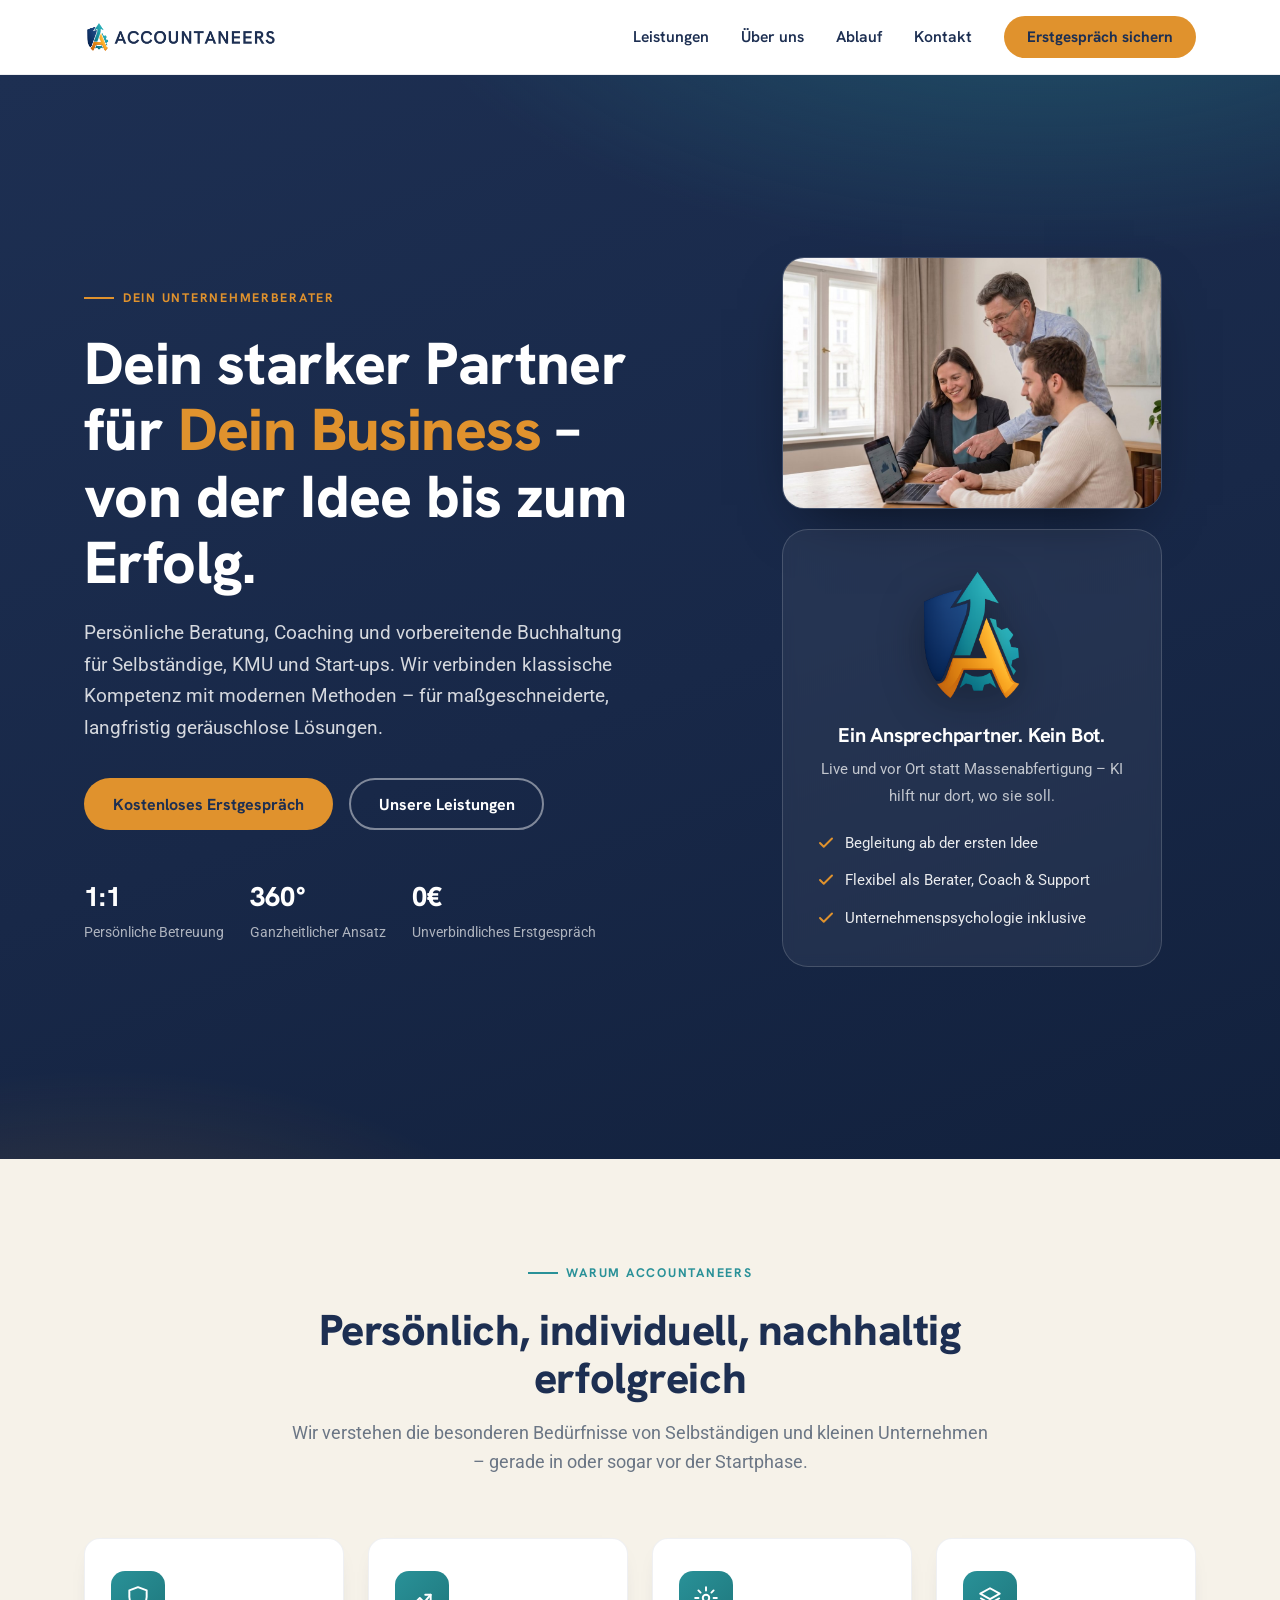
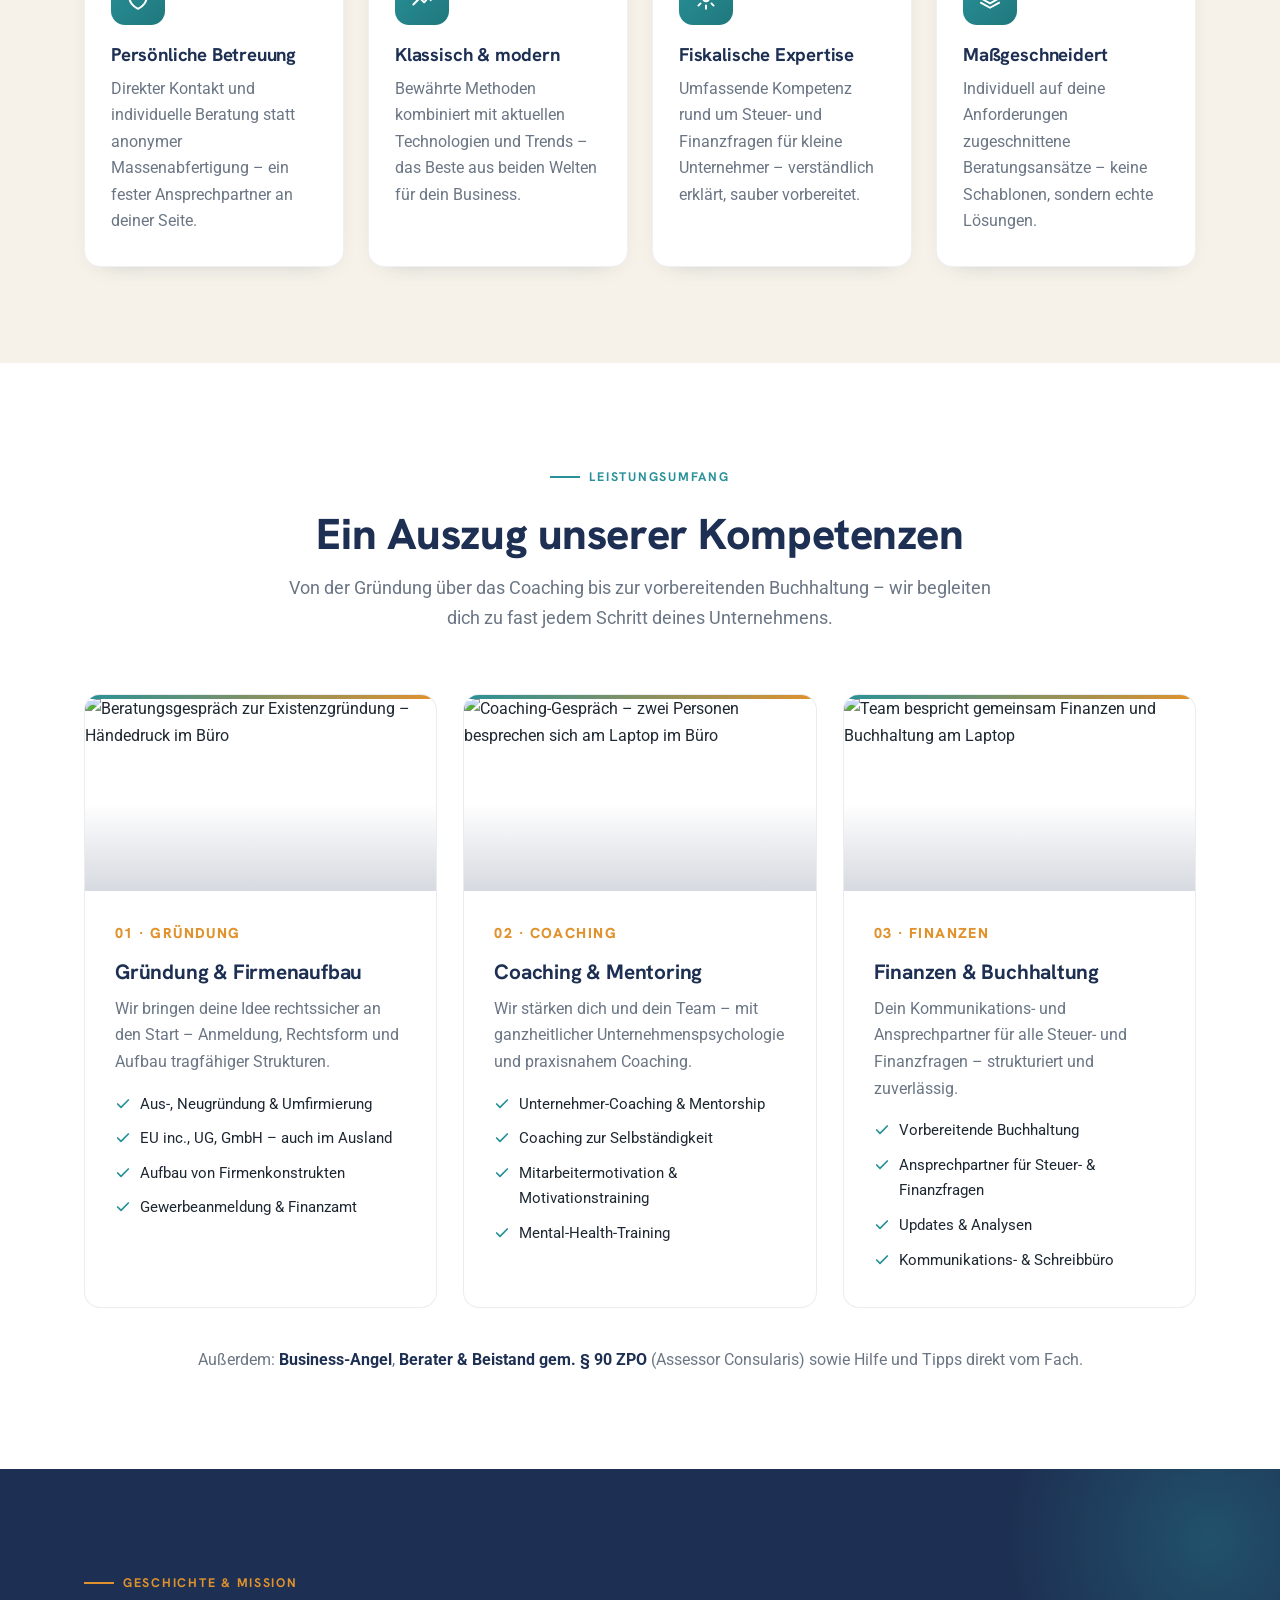
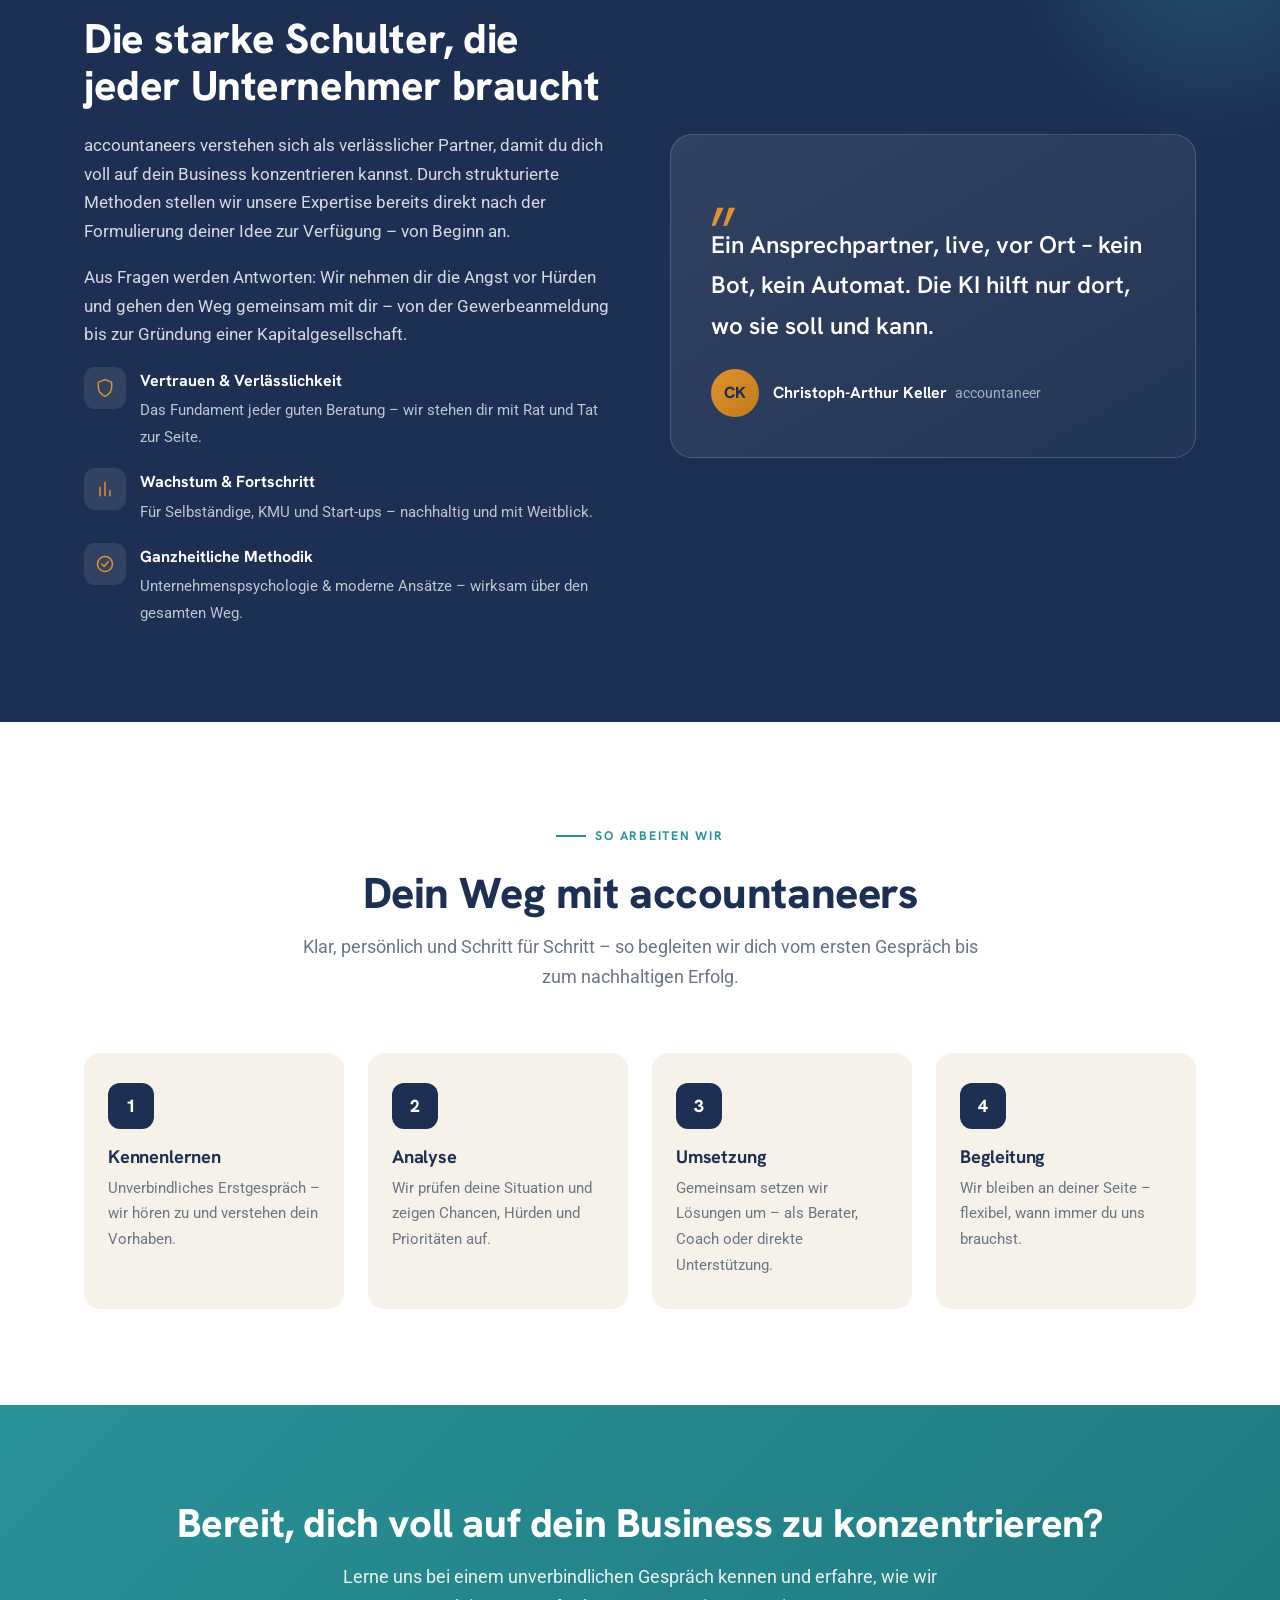
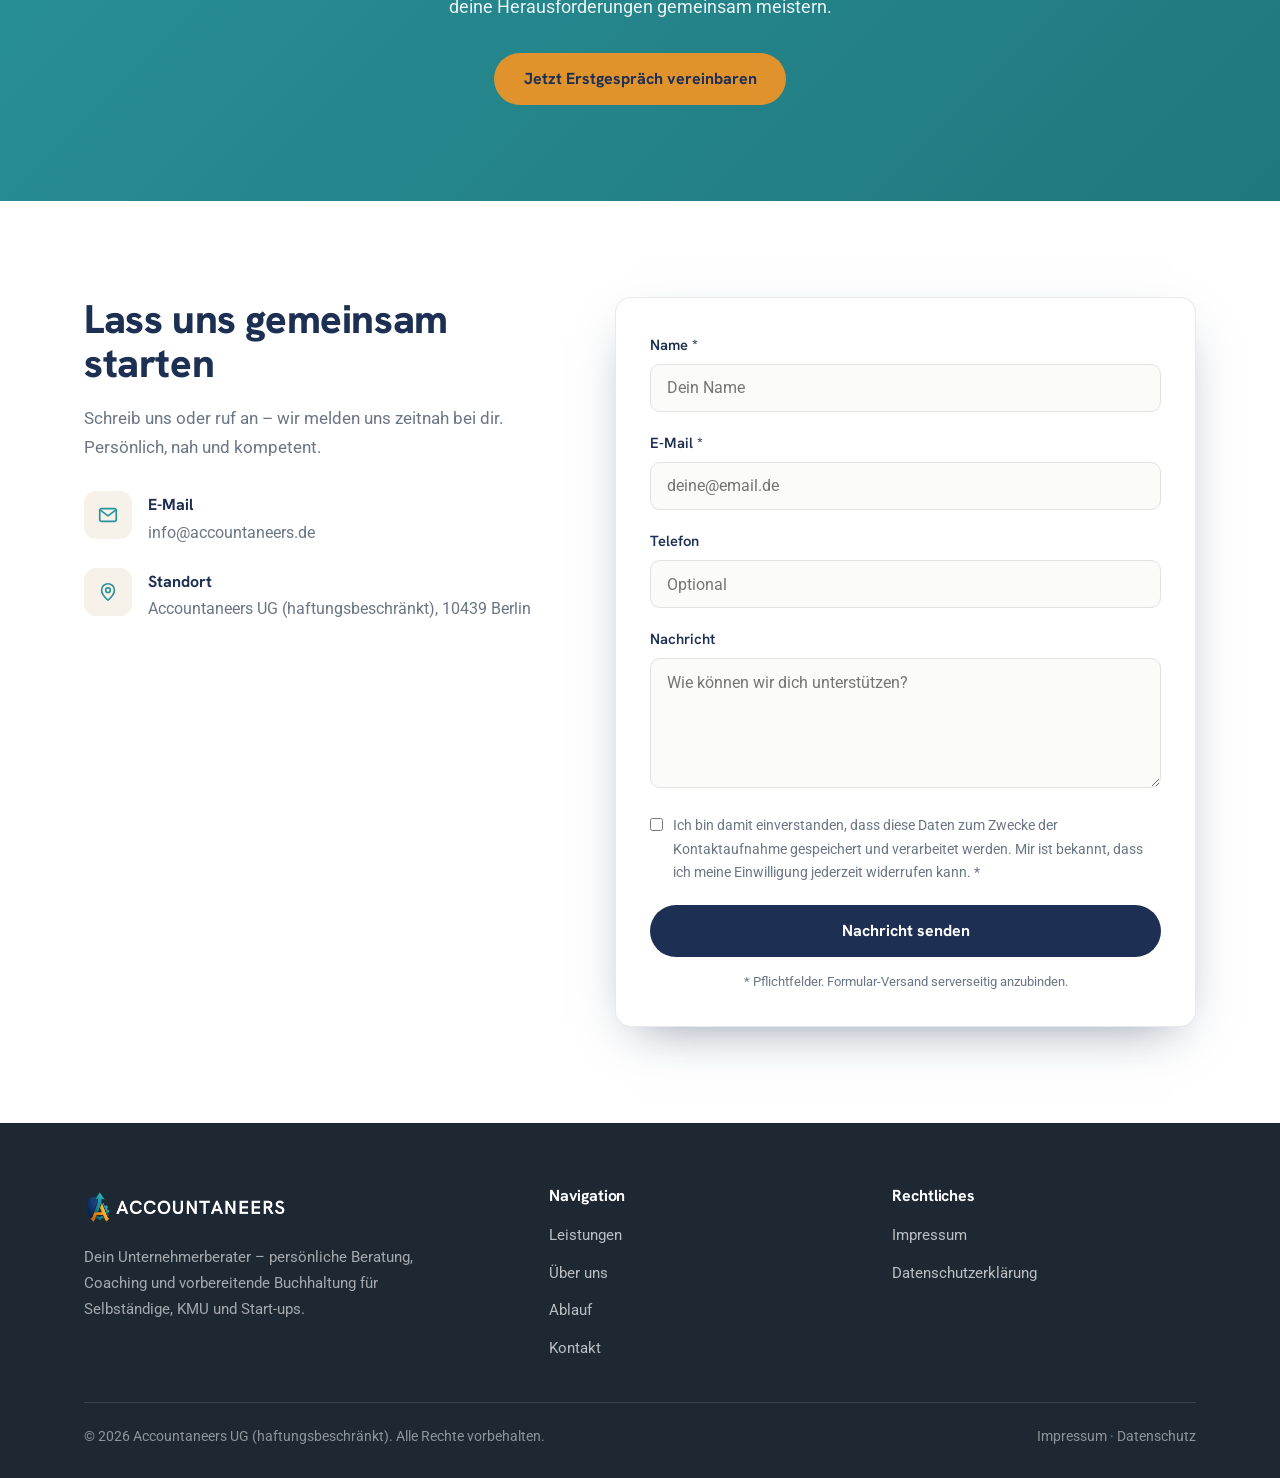
==== commit 5033c432: "Add files via upload" ====
--- a/index.html
+++ b/index.html
@@ -8,7 +8,7 @@
 <meta name="keywords" content="Unternehmerberatung, Business Coaching, Existenzgründung, Buchhaltung, Selbständige, KMU, Start-ups, Unternehmensberatung, Gründungsberatung, Steuer- und Finanzfragen" />
 <meta name="author" content="Accountaneers UG (haftungsbeschränkt)" />
 <meta name="robots" content="index, follow, max-image-preview:large" />
-<link rel="canonical" href="https://www.accountaneers.de/" />
+<link rel="canonical" href="https://accountaneers.de/" />
 
 <!-- Open Graph -->
 <meta property="og:type" content="website" />
@@ -16,14 +16,14 @@
 <meta property="og:site_name" content="accountaneers" />
 <meta property="og:title" content="accountaneers – Dein Unternehmerberater für Selbständige, KMU & Start-ups" />
 <meta property="og:description" content="Persönliche Beratung, Business-Coaching, Existenzgründung und vorbereitende Buchhaltung. Klassische Kompetenz trifft moderne Methoden." />
-<meta property="og:url" content="https://www.accountaneers.de/" />
-<meta property="og:image" content="https://www.accountaneers.de/assets/logo-farbe.png" />
+<meta property="og:url" content="https://accountaneers.de/" />
+<meta property="og:image" content="https://accountaneers.de/assets/logo-farbe.png" />
 
 <!-- Twitter -->
 <meta name="twitter:card" content="summary_large_image" />
 <meta name="twitter:title" content="accountaneers – Dein Unternehmerberater" />
 <meta name="twitter:description" content="Persönliche Beratung, Coaching und Buchhaltung für Selbständige, KMU und Start-ups." />
-<meta name="twitter:image" content="https://www.accountaneers.de/assets/logo-farbe.png" />
+<meta name="twitter:image" content="https://accountaneers.de/assets/logo-farbe.png" />
 
 <meta name="theme-color" content="#1D2F52" />
 <link rel="icon" type="image/png" href="assets/icon.png" />
@@ -42,8 +42,8 @@
   "name": "accountaneers",
   "legalName": "Accountaneers UG (haftungsbeschränkt)",
   "description": "Unternehmerberatung, Business-Coaching, Existenzgründung und vorbereitende Buchhaltung für Selbständige, KMU und Start-ups.",
-  "url": "https://www.accountaneers.de",
-  "image": "https://www.accountaneers.de/assets/logo-farbe.png",
+  "url": "https://accountaneers.de",
+  "image": "https://accountaneers.de/assets/logo-farbe.png",
   "slogan": "Dein Unternehmerberater",
   "areaServed": "DE",
   "knowsAbout": ["Unternehmensberatung", "Business Coaching", "Existenzgründung", "Vorbereitende Buchhaltung", "Unternehmenspsychologie"],
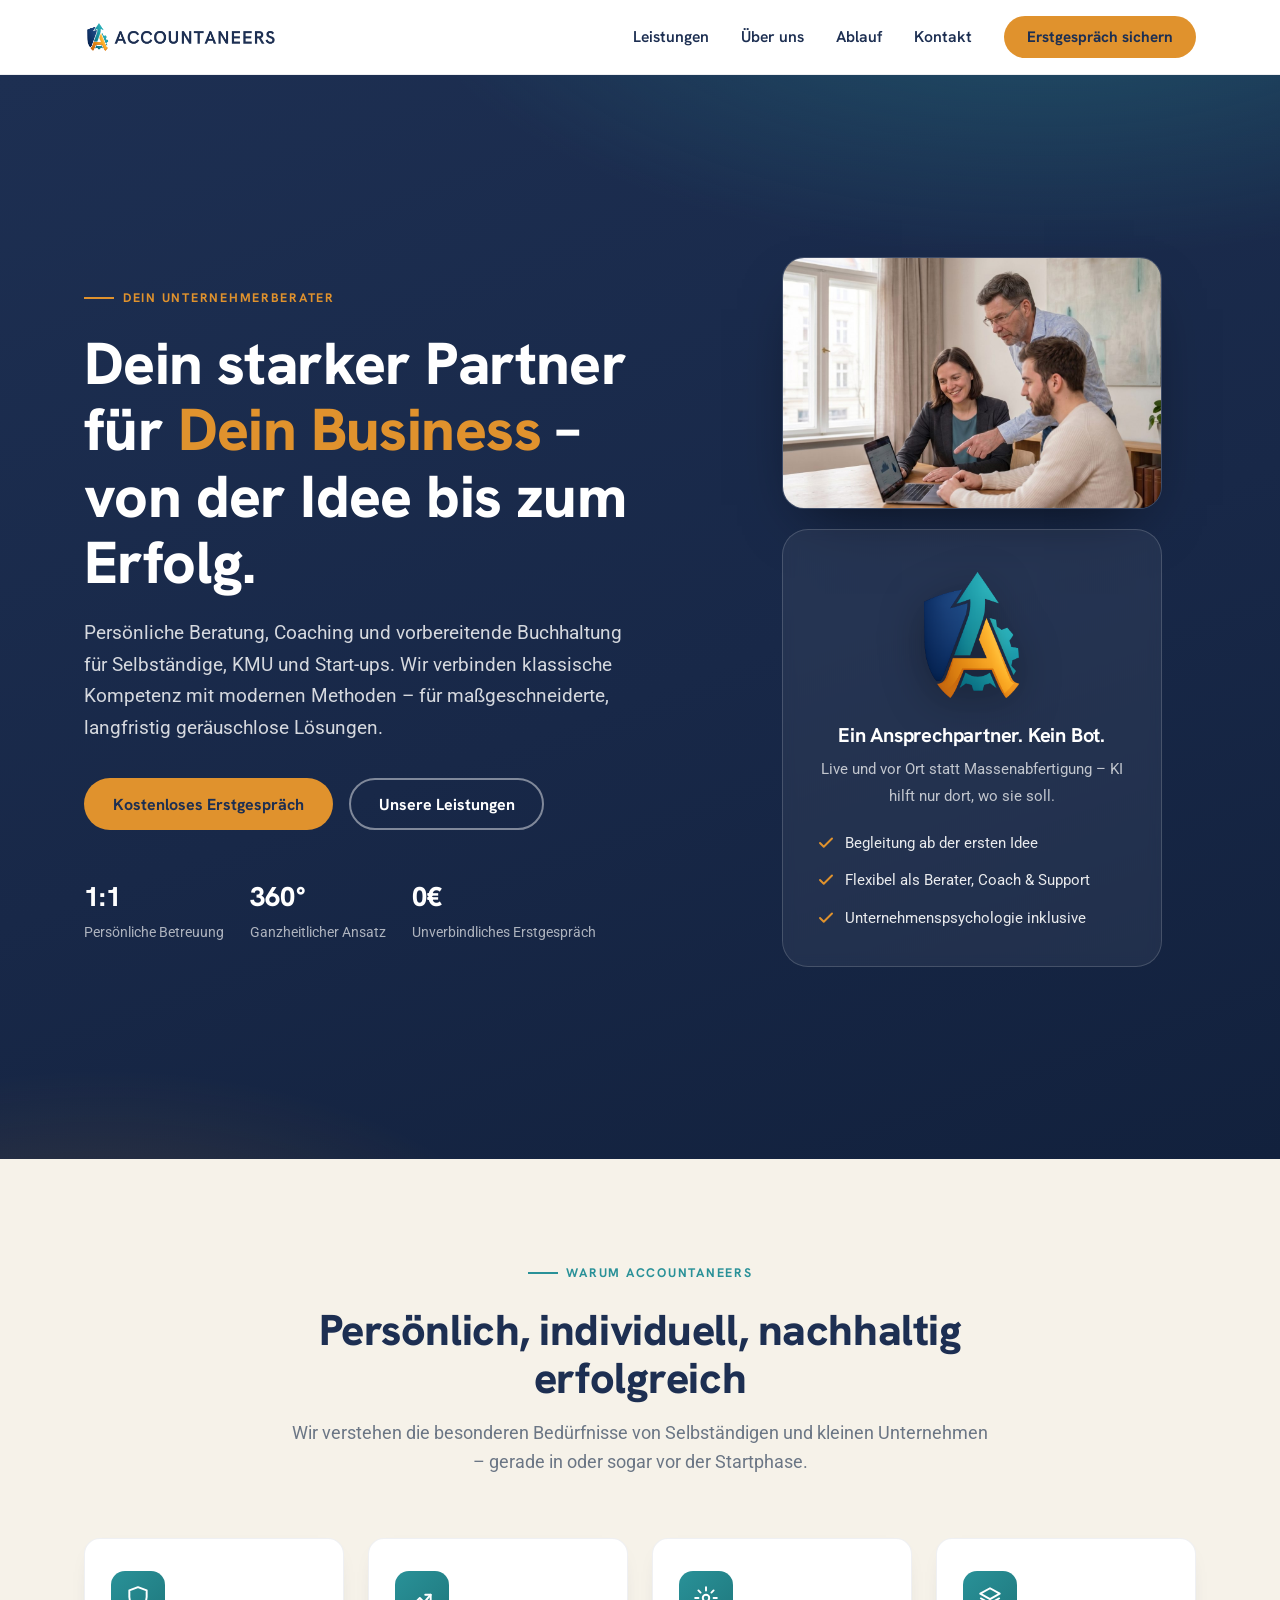
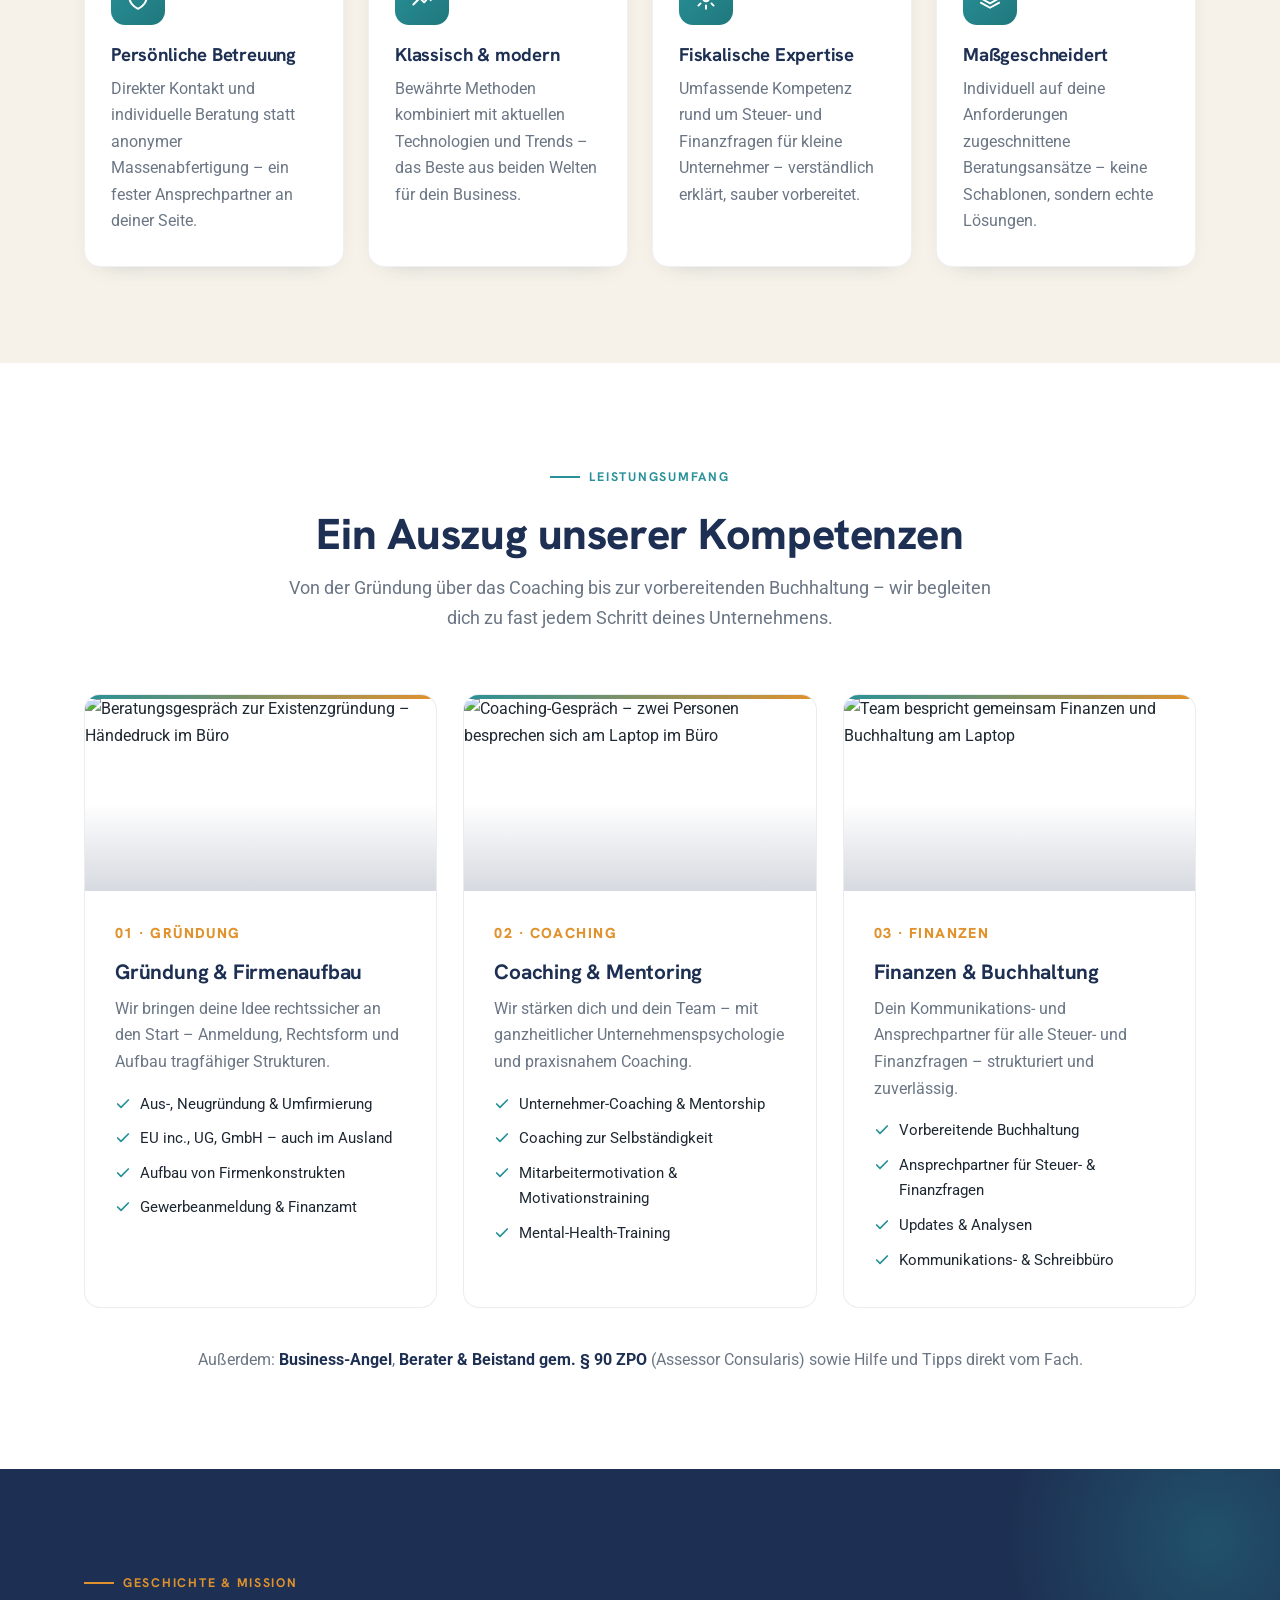
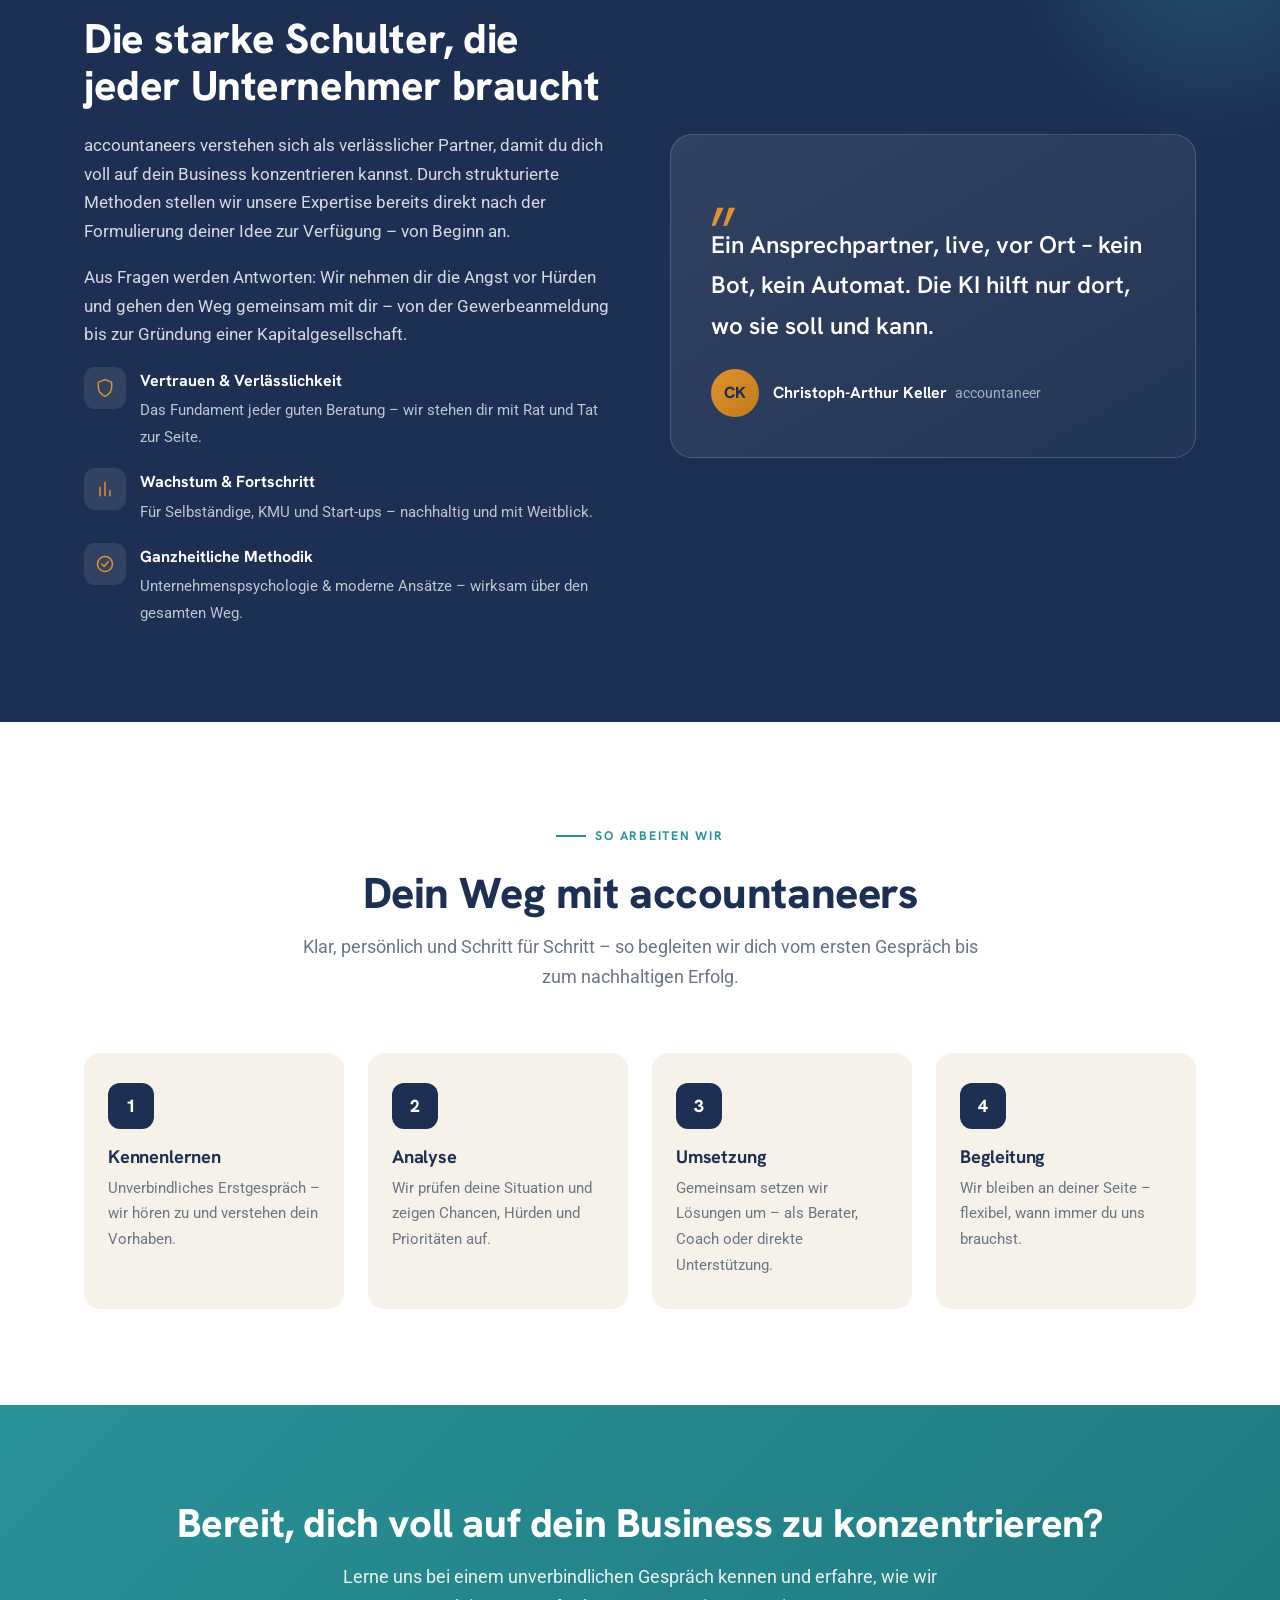
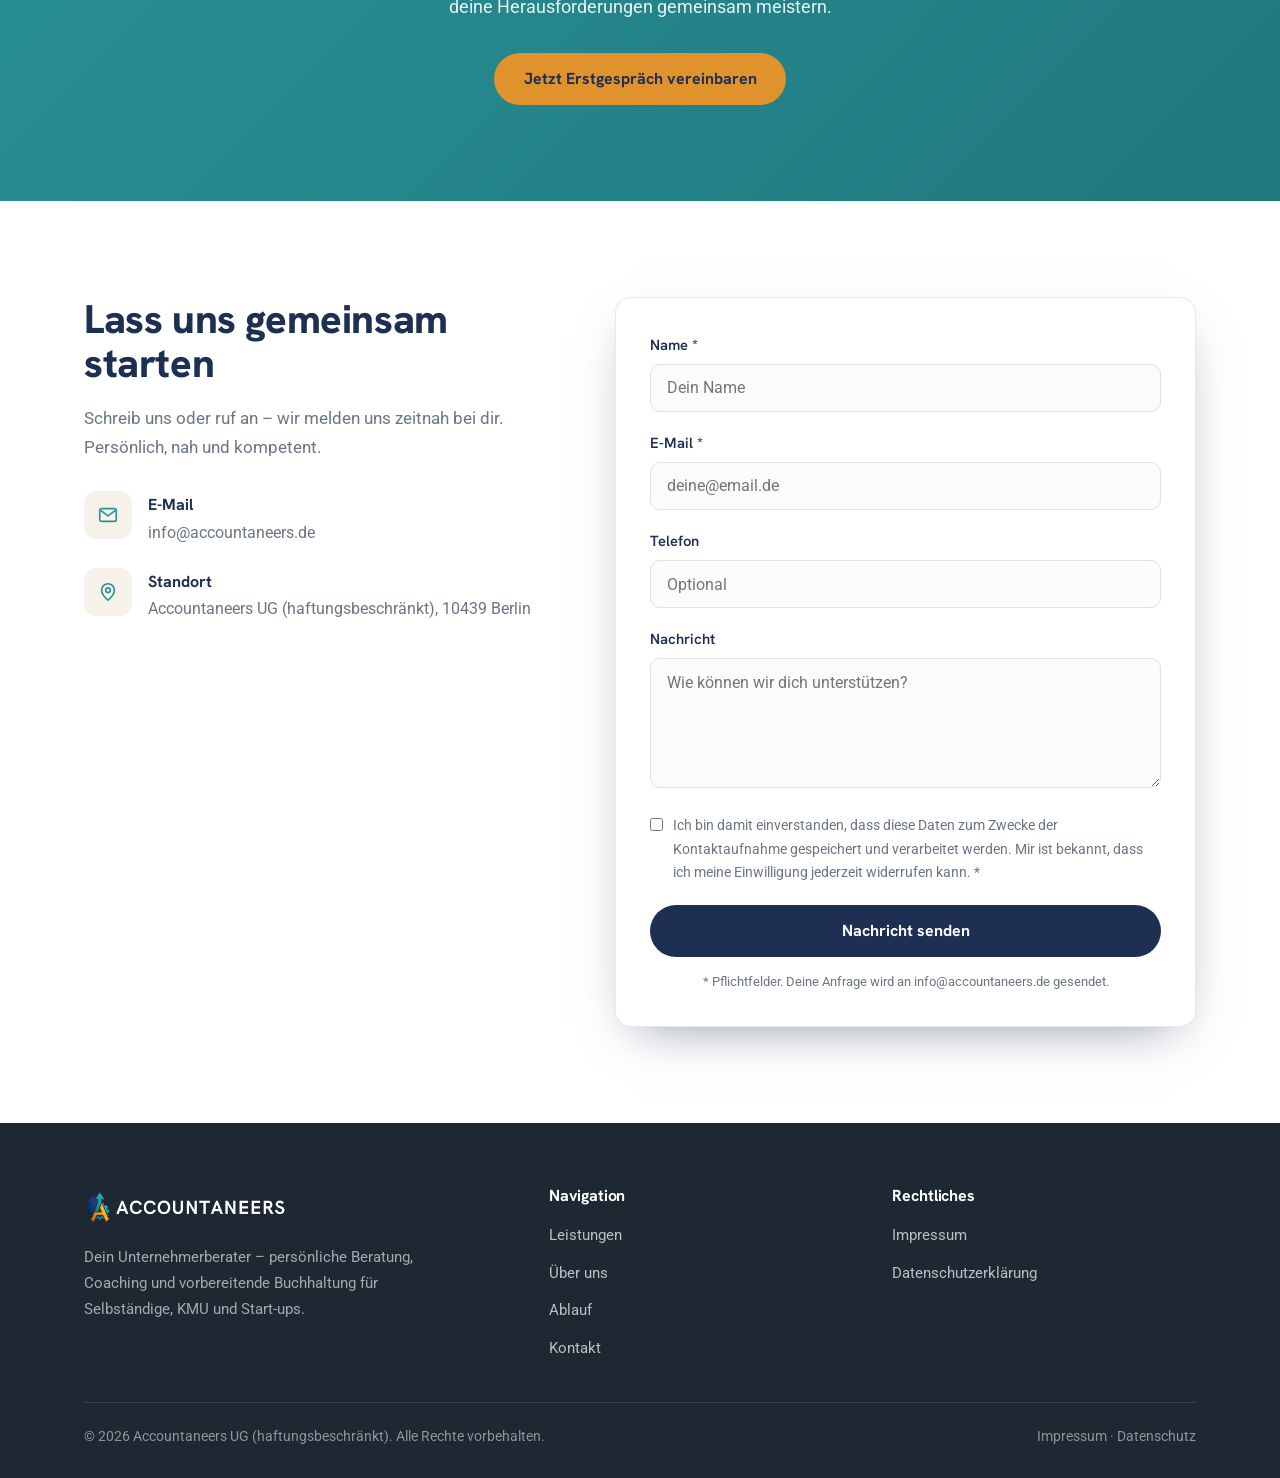
==== commit a7758746: "Add files via upload" ====
--- a/index.html
+++ b/index.html
@@ -578,7 +578,12 @@
       </div>
     </div>
 
-    <form onsubmit="event.preventDefault(); alert('Formular-Versand bitte serverseitig anbinden (Platzhalter).');">
+    <form action="https://formsubmit.co/info@accountaneers.de" method="POST">
+      <input type="hidden" name="_subject" value="Neue Kontaktanfrage über accountaneers.de" />
+      <input type="hidden" name="_template" value="table" />
+      <input type="hidden" name="_captcha" value="false" />
+      <input type="hidden" name="_next" value="https://accountaneers.de/danke.html" />
+      <input type="text" name="_honey" style="display:none" tabindex="-1" autocomplete="off" aria-hidden="true" />
       <div class="field">
         <label for="name">Name *</label>
         <input type="text" id="name" name="name" required placeholder="Dein Name" />
@@ -596,11 +601,11 @@
         <textarea id="msg" name="msg" placeholder="Wie können wir dich unterstützen?"></textarea>
       </div>
       <label class="consent">
-        <input type="checkbox" required />
+        <input type="checkbox" name="einwilligung" value="ja" required />
         <span>Ich bin damit einverstanden, dass diese Daten zum Zwecke der Kontaktaufnahme gespeichert und verarbeitet werden. Mir ist bekannt, dass ich meine Einwilligung jederzeit widerrufen kann. *</span>
       </label>
       <button type="submit" class="btn btn-navy">Nachricht senden</button>
-      <p class="form-note">* Pflichtfelder. Formular-Versand serverseitig anzubinden.</p>
+      <p class="form-note">* Pflichtfelder. Deine Anfrage wird an info@accountaneers.de gesendet.</p>
     </form>
   </div>
 </section>
